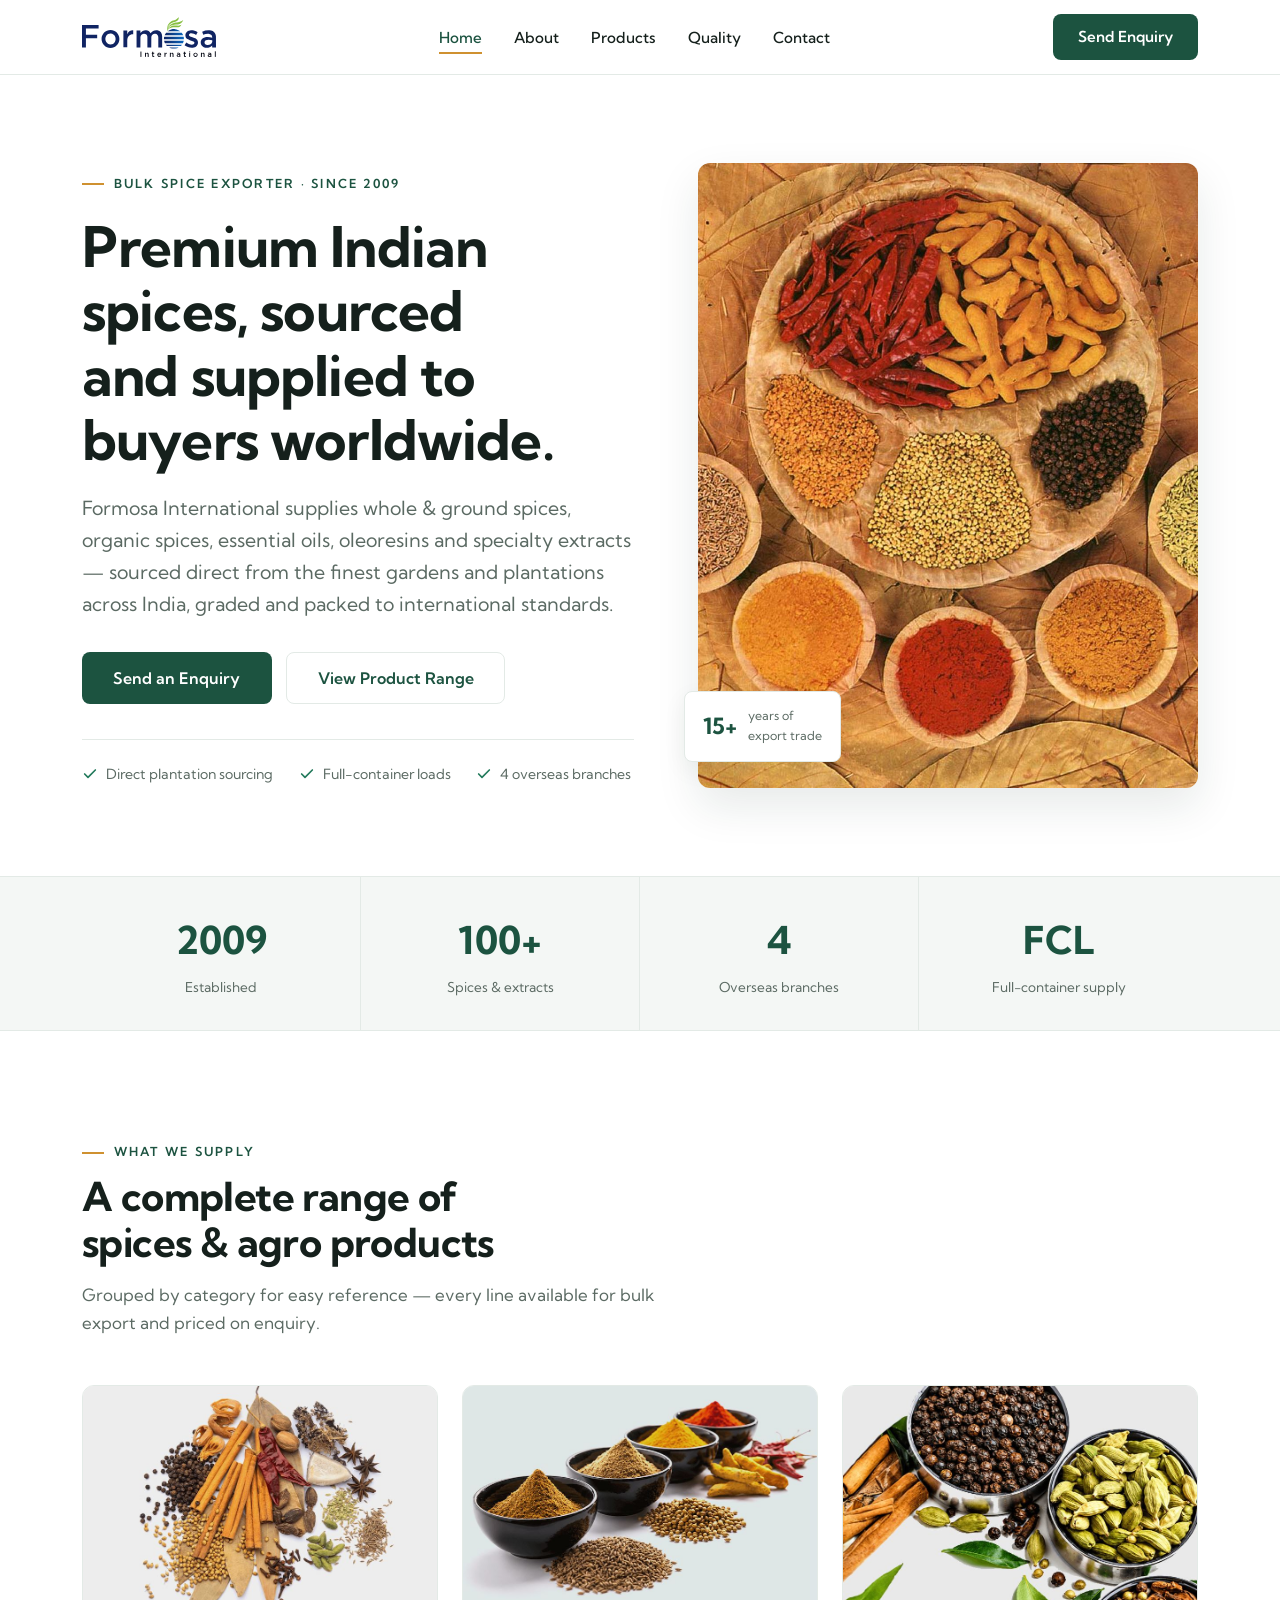
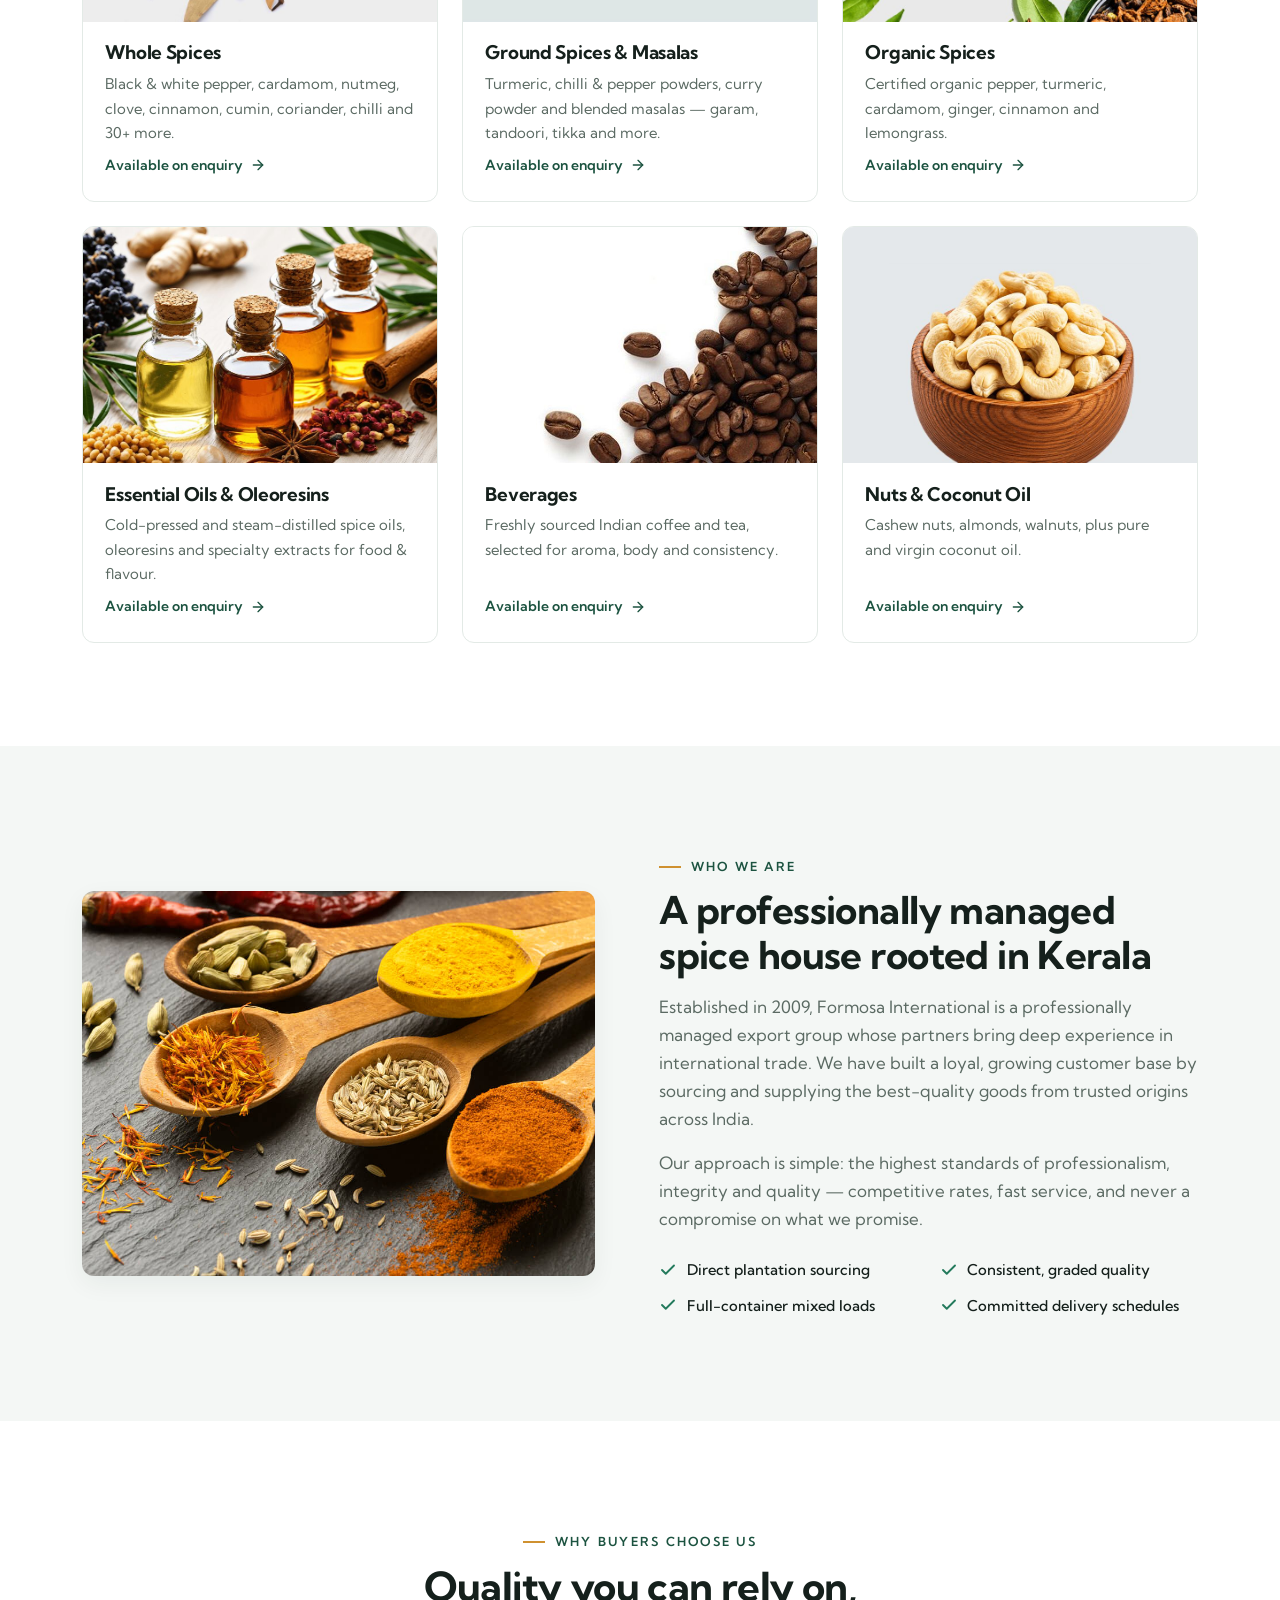
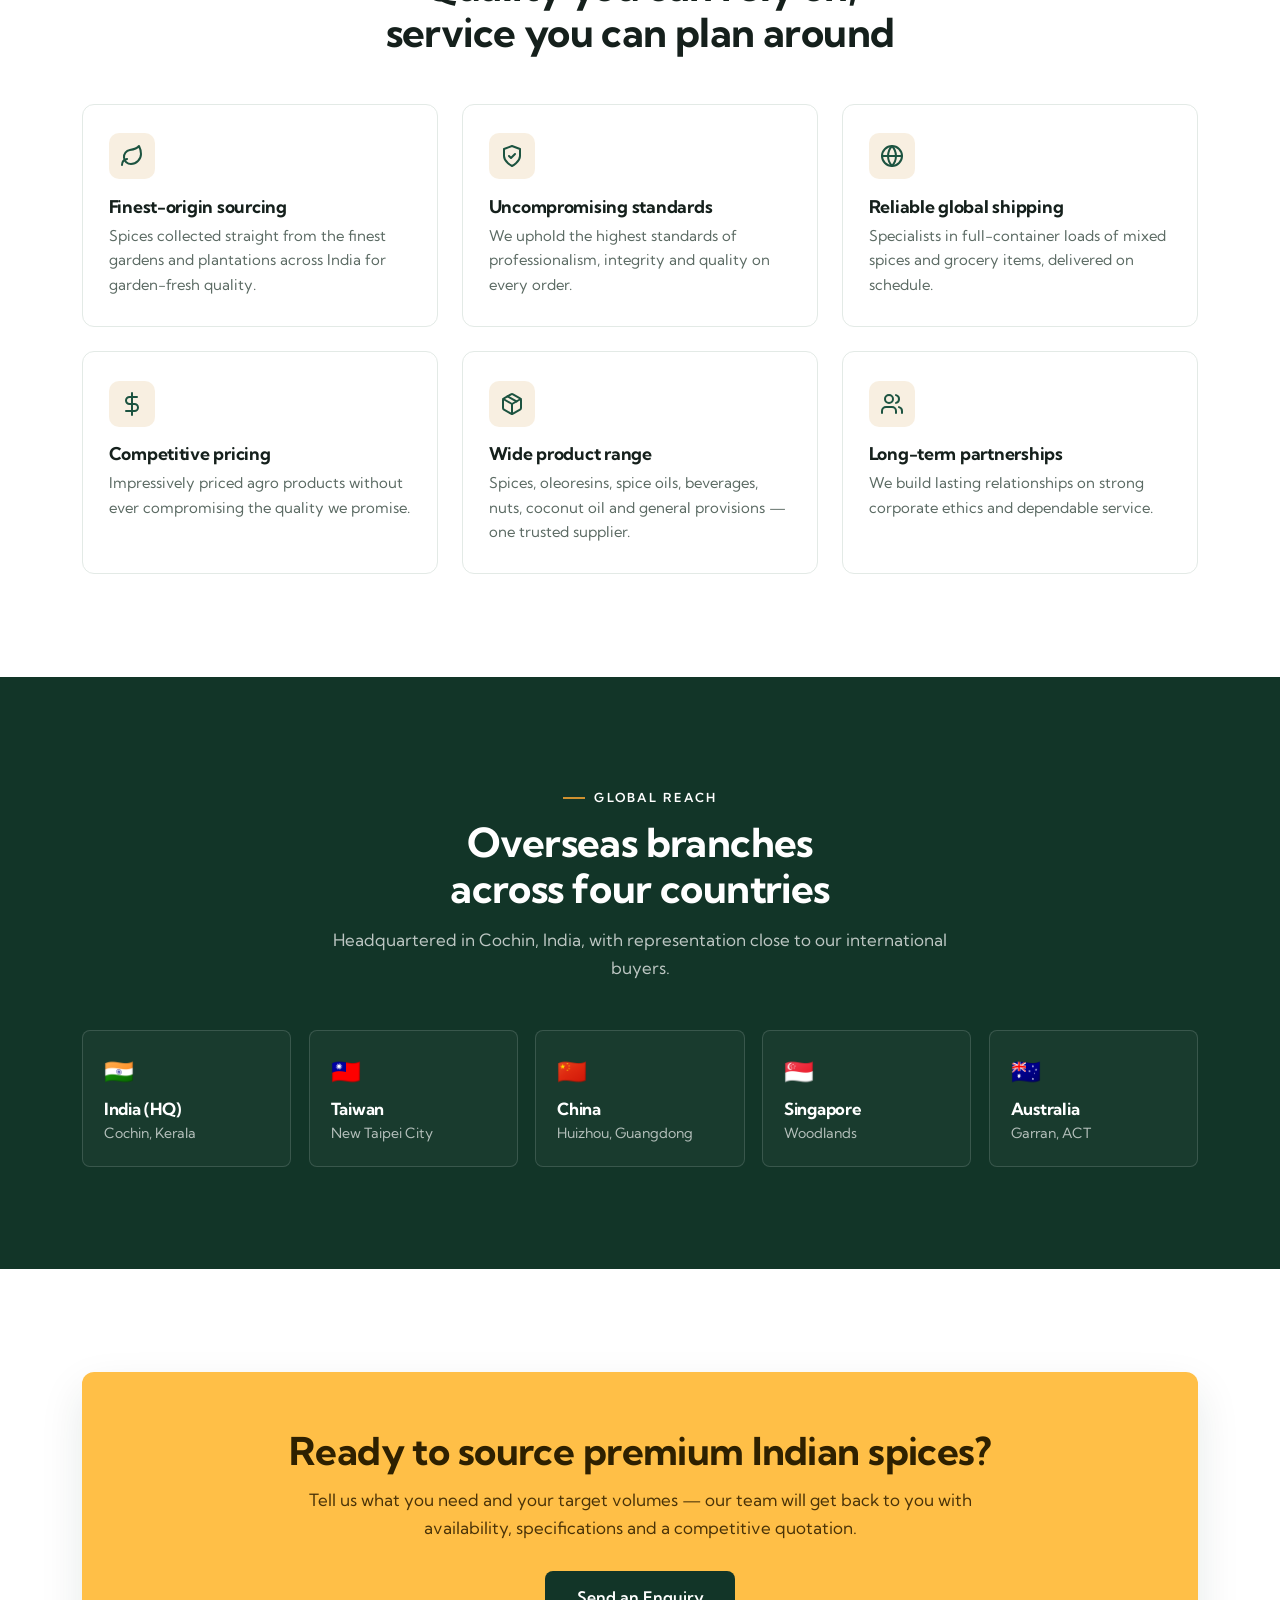
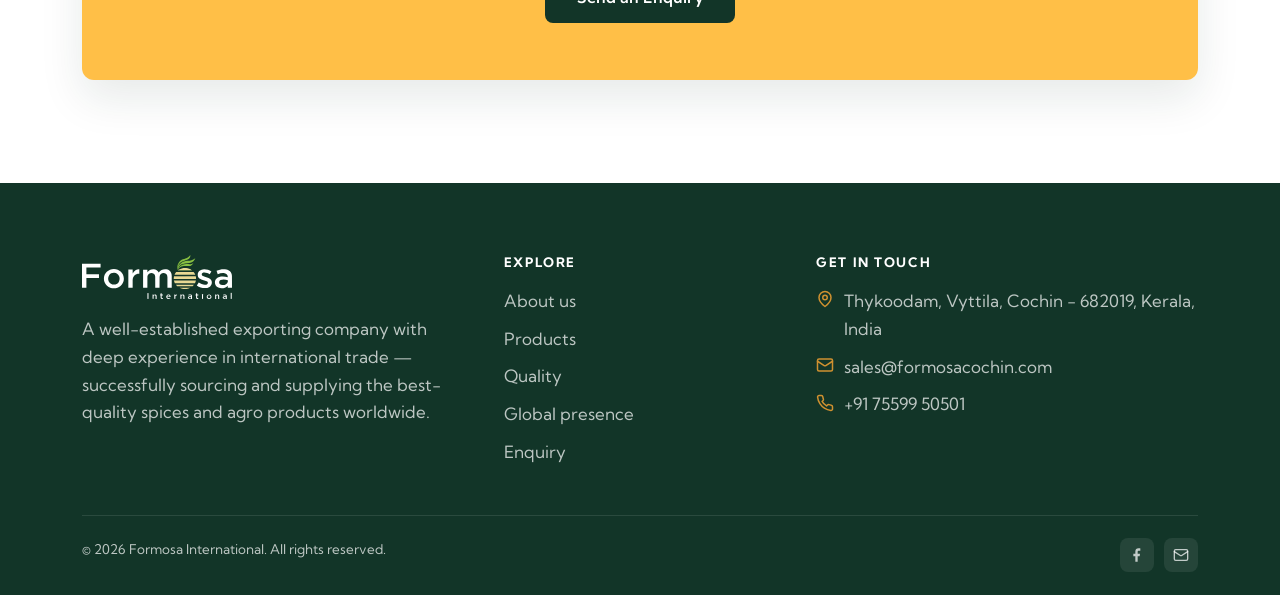
==== index.html @ 2e7e9f52 "Production hardening for go-live (SEO, performance, Apache config) - Add robots.txt and sitemap.xml " ====
<!DOCTYPE html>
<html lang="en">
<head>
  <meta charset="utf-8" />
  <meta name="viewport" content="width=device-width, initial-scale=1" />
  <title>Formosa International — Premium Indian Spices, Oils &amp; Oleoresins Exporter</title>
  <meta name="description" content="Formosa International, Cochin — bulk exporter of garden-fresh whole &amp; ground spices, organic spices, essential oils, oleoresins, coffee, tea and nuts sourced from the finest plantations across India. Established 2009." />

  <meta property="og:type" content="website" />
  <meta property="og:title" content="Formosa International — Premium Indian Spice Exporter" />
  <meta property="og:description" content="Garden-fresh spices, oils and oleoresins from the finest plantations of India. Serving buyers worldwide since 2009." />
  <meta property="og:image" content="assets/img/hero.jpg" />
  <meta name="theme-color" content="#123528" />
  <link rel="canonical" href="https://www.formosacochin.com/" />
  <meta property="og:url" content="https://www.formosacochin.com/" />

  <link rel="icon" href="assets/img/main-logo.svg" />
  <link rel="preload" as="image" href="assets/img/hero-portrait.jpg" fetchpriority="high" />
  <link rel="preconnect" href="https://fonts.googleapis.com" />
  <link rel="preconnect" href="https://fonts.gstatic.com" crossorigin />
  <link rel="stylesheet" href="https://fonts.googleapis.com/css2?family=Kumbh+Sans:wght@300;400;500;600;700&display=swap" />
  <link rel="stylesheet" href="assets/css/styles.css" />
</head>
<body>

  <!-- ============ Header ============ -->
  <header class="site-header">
    <div class="wrap">
      <nav class="nav" data-open="false" aria-label="Primary">
        <a class="brand" href="index.html" aria-label="Formosa International — home">
          <img src="assets/img/main-logo.svg" alt="Formosa International" />
        </a>
        <ul class="nav-links" id="menu">
          <li><a href="index.html" aria-current="page">Home</a></li>
          <li><a href="about.html">About</a></li>
          <li><a href="products.html">Products</a></li>
          <li><a href="quality.html">Quality</a></li>
          <li><a href="contact.html">Contact</a></li>
        </ul>
        <div class="nav-cta">
          <a class="btn btn-primary" href="contact.html">Send Enquiry</a>
          <button class="nav-toggle" type="button" aria-label="Toggle menu" aria-controls="menu" aria-expanded="false"><span></span></button>
        </div>
      </nav>
    </div>
  </header>

  <main>

    <!-- ============ Hero (split) ============ -->
    <section class="hero">
      <div class="wrap hero-grid">
        <div class="hero-copy">
          <span class="eyebrow">Bulk spice exporter · since 2009</span>
          <h1>Premium Indian spices, sourced and supplied to buyers worldwide.</h1>
          <p class="lead">
            Formosa International supplies whole &amp; ground spices, organic spices,
            essential oils, oleoresins and specialty extracts — sourced direct from the finest
            gardens and plantations across India, graded and packed to international standards.
          </p>
          <div class="actions">
            <a class="btn btn-primary btn-lg" href="contact.html">Send an Enquiry</a>
            <a class="btn btn-outline btn-lg" href="products.html">View Product Range</a>
          </div>
          <div class="hero-trust">
            <span><svg class="tick" width="16" height="16" viewBox="0 0 24 24" fill="none" stroke="currentColor" stroke-width="2.5" stroke-linecap="round" stroke-linejoin="round"><polyline points="20 6 9 17 4 12"/></svg> Direct plantation sourcing</span>
            <span><svg class="tick" width="16" height="16" viewBox="0 0 24 24" fill="none" stroke="currentColor" stroke-width="2.5" stroke-linecap="round" stroke-linejoin="round"><polyline points="20 6 9 17 4 12"/></svg> Full-container loads</span>
            <span><svg class="tick" width="16" height="16" viewBox="0 0 24 24" fill="none" stroke="currentColor" stroke-width="2.5" stroke-linecap="round" stroke-linejoin="round"><polyline points="20 6 9 17 4 12"/></svg> 4 overseas branches</span>
          </div>
        </div>
        <div class="hero-media">
          <img src="assets/img/hero-portrait.jpg" alt="A rich spread of fresh Indian spices" width="900" height="1125" fetchpriority="high" />
          <div class="chip">
            <b>15+</b><small>years of<br />export trade</small>
          </div>
        </div>
      </div>
    </section>

    <!-- ============ Stats ============ -->
    <section class="stats" aria-label="Company at a glance">
      <div class="wrap">
        <div class="grid">
          <div class="stat"><div class="num">2009</div><div class="label">Established</div></div>
          <div class="stat"><div class="num">100+</div><div class="label">Spices &amp; extracts</div></div>
          <div class="stat"><div class="num">4</div><div class="label">Overseas branches</div></div>
          <div class="stat"><div class="num">FCL</div><div class="label">Full-container supply</div></div>
        </div>
      </div>
    </section>

    <!-- ============ Products ============ -->
    <section class="section" id="products">
      <div class="wrap">
        <div class="section-head reveal">
          <span class="eyebrow">What we supply</span>
          <h2>A complete range of spices &amp; agro products</h2>
          <p>Grouped by category for easy reference — every line available for bulk export
             and priced on enquiry.</p>
        </div>

        <div class="cards">
          <article class="card reveal">
            <div class="thumb"><img src="assets/img/cat-whole.jpg" alt="Whole spices including black pepper" loading="lazy" /></div>
            <div class="body">
              <h3>Whole Spices</h3>
              <p>Black &amp; white pepper, cardamom, nutmeg, clove, cinnamon, cumin, coriander, chilli and 30+ more.</p>
              <span class="more">Available on enquiry <svg width="16" height="16" viewBox="0 0 24 24" fill="none" stroke="currentColor" stroke-width="2" stroke-linecap="round" stroke-linejoin="round"><line x1="5" y1="12" x2="19" y2="12"/><polyline points="12 5 19 12 12 19"/></svg></span>
            </div>
          </article>

          <article class="card reveal">
            <div class="thumb"><img src="assets/img/cat-ground.jpg" alt="Ground turmeric and masala powders" loading="lazy" /></div>
            <div class="body">
              <h3>Ground Spices &amp; Masalas</h3>
              <p>Turmeric, chilli &amp; pepper powders, curry powder and blended masalas — garam, tandoori, tikka and more.</p>
              <span class="more">Available on enquiry <svg width="16" height="16" viewBox="0 0 24 24" fill="none" stroke="currentColor" stroke-width="2" stroke-linecap="round" stroke-linejoin="round"><line x1="5" y1="12" x2="19" y2="12"/><polyline points="12 5 19 12 12 19"/></svg></span>
            </div>
          </article>

          <article class="card reveal">
            <div class="thumb"><img src="assets/img/cat-organic.jpg" alt="Assorted organic spices" loading="lazy" /></div>
            <div class="body">
              <h3>Organic Spices</h3>
              <p>Certified organic pepper, turmeric, cardamom, ginger, cinnamon and lemongrass.</p>
              <span class="more">Available on enquiry <svg width="16" height="16" viewBox="0 0 24 24" fill="none" stroke="currentColor" stroke-width="2" stroke-linecap="round" stroke-linejoin="round"><line x1="5" y1="12" x2="19" y2="12"/><polyline points="12 5 19 12 12 19"/></svg></span>
            </div>
          </article>

          <article class="card reveal">
            <div class="thumb"><img src="assets/img/cat-oils.jpg" alt="Spice oils and oleoresins" loading="lazy" /></div>
            <div class="body">
              <h3>Essential Oils &amp; Oleoresins</h3>
              <p>Cold-pressed and steam-distilled spice oils, oleoresins and specialty extracts for food &amp; flavour.</p>
              <span class="more">Available on enquiry <svg width="16" height="16" viewBox="0 0 24 24" fill="none" stroke="currentColor" stroke-width="2" stroke-linecap="round" stroke-linejoin="round"><line x1="5" y1="12" x2="19" y2="12"/><polyline points="12 5 19 12 12 19"/></svg></span>
            </div>
          </article>

          <article class="card reveal">
            <div class="thumb"><img src="assets/img/cat-beverages.jpg" alt="Coffee beans and tea" loading="lazy" /></div>
            <div class="body">
              <h3>Beverages</h3>
              <p>Freshly sourced Indian coffee and tea, selected for aroma, body and consistency.</p>
              <span class="more">Available on enquiry <svg width="16" height="16" viewBox="0 0 24 24" fill="none" stroke="currentColor" stroke-width="2" stroke-linecap="round" stroke-linejoin="round"><line x1="5" y1="12" x2="19" y2="12"/><polyline points="12 5 19 12 12 19"/></svg></span>
            </div>
          </article>

          <article class="card reveal">
            <div class="thumb"><img src="assets/img/cat-nuts.jpg" alt="Cashew nuts and dry fruits" loading="lazy" /></div>
            <div class="body">
              <h3>Nuts &amp; Coconut Oil</h3>
              <p>Cashew nuts, almonds, walnuts, plus pure and virgin coconut oil.</p>
              <span class="more">Available on enquiry <svg width="16" height="16" viewBox="0 0 24 24" fill="none" stroke="currentColor" stroke-width="2" stroke-linecap="round" stroke-linejoin="round"><line x1="5" y1="12" x2="19" y2="12"/><polyline points="12 5 19 12 12 19"/></svg></span>
            </div>
          </article>
        </div>
      </div>
    </section>

    <!-- ============ About ============ -->
    <section class="section tint" id="about">
      <div class="wrap">
        <div class="about-grid">
          <div class="about-media reveal">
            <img src="assets/img/about-home.jpg" alt="Wooden spoons of cardamom, turmeric, saffron and spices on slate" loading="lazy" />
          </div>
          <div class="about-copy reveal">
            <span class="eyebrow">Who we are</span>
            <h2>A professionally managed spice house rooted in Kerala</h2>
            <p>
              Established in 2009, Formosa International is a professionally managed export group
              whose partners bring deep experience in international trade. We have built a loyal,
              growing customer base by sourcing and supplying the best-quality goods from trusted
              origins across India.
            </p>
            <p>
              Our approach is simple: the highest standards of professionalism, integrity and
              quality — competitive rates, fast service, and never a compromise on what we promise.
            </p>
            <ul class="checklist">
              <li><svg width="18" height="18" viewBox="0 0 24 24" fill="none" stroke="currentColor" stroke-width="2.5" stroke-linecap="round" stroke-linejoin="round"><polyline points="20 6 9 17 4 12"/></svg> Direct plantation sourcing</li>
              <li><svg width="18" height="18" viewBox="0 0 24 24" fill="none" stroke="currentColor" stroke-width="2.5" stroke-linecap="round" stroke-linejoin="round"><polyline points="20 6 9 17 4 12"/></svg> Consistent, graded quality</li>
              <li><svg width="18" height="18" viewBox="0 0 24 24" fill="none" stroke="currentColor" stroke-width="2.5" stroke-linecap="round" stroke-linejoin="round"><polyline points="20 6 9 17 4 12"/></svg> Full-container mixed loads</li>
              <li><svg width="18" height="18" viewBox="0 0 24 24" fill="none" stroke="currentColor" stroke-width="2.5" stroke-linecap="round" stroke-linejoin="round"><polyline points="20 6 9 17 4 12"/></svg> Committed delivery schedules</li>
            </ul>
          </div>
        </div>
      </div>
    </section>

    <!-- ============ Quality / Why us ============ -->
    <section class="section" id="quality">
      <div class="wrap">
        <div class="section-head center reveal">
          <span class="eyebrow">Why buyers choose us</span>
          <h2>Quality you can rely on, service you can plan around</h2>
        </div>
        <div class="feature-grid">
          <div class="feature reveal">
            <div class="ico"><svg width="24" height="24" viewBox="0 0 24 24" fill="none" stroke="currentColor" stroke-width="2" stroke-linecap="round" stroke-linejoin="round"><path d="M11 20A7 7 0 0 1 9.8 6.1C15.5 5 17 4.48 19 2c1 2 2 4.18 2 8 0 5.5-4.78 10-10 10Z"/><path d="M2 21c0-3 1.85-5.36 5.08-6"/></svg></div>
            <h3>Finest-origin sourcing</h3>
            <p>Spices collected straight from the finest gardens and plantations across India for garden-fresh quality.</p>
          </div>
          <div class="feature reveal">
            <div class="ico"><svg width="24" height="24" viewBox="0 0 24 24" fill="none" stroke="currentColor" stroke-width="2" stroke-linecap="round" stroke-linejoin="round"><path d="M12 22s8-4 8-10V5l-8-3-8 3v7c0 6 8 10 8 10Z"/><polyline points="9 12 11 14 15 10"/></svg></div>
            <h3>Uncompromising standards</h3>
            <p>We uphold the highest standards of professionalism, integrity and quality on every order.</p>
          </div>
          <div class="feature reveal">
            <div class="ico"><svg width="24" height="24" viewBox="0 0 24 24" fill="none" stroke="currentColor" stroke-width="2" stroke-linecap="round" stroke-linejoin="round"><circle cx="12" cy="12" r="10"/><path d="M2 12h20"/><path d="M12 2a15.3 15.3 0 0 1 4 10 15.3 15.3 0 0 1-4 10 15.3 15.3 0 0 1-4-10 15.3 15.3 0 0 1 4-10Z"/></svg></div>
            <h3>Reliable global shipping</h3>
            <p>Specialists in full-container loads of mixed spices and grocery items, delivered on schedule.</p>
          </div>
          <div class="feature reveal">
            <div class="ico"><svg width="24" height="24" viewBox="0 0 24 24" fill="none" stroke="currentColor" stroke-width="2" stroke-linecap="round" stroke-linejoin="round"><line x1="12" y1="1" x2="12" y2="23"/><path d="M17 5H9.5a3.5 3.5 0 0 0 0 7h5a3.5 3.5 0 0 1 0 7H6"/></svg></div>
            <h3>Competitive pricing</h3>
            <p>Impressively priced agro products without ever compromising the quality we promise.</p>
          </div>
          <div class="feature reveal">
            <div class="ico"><svg width="24" height="24" viewBox="0 0 24 24" fill="none" stroke="currentColor" stroke-width="2" stroke-linecap="round" stroke-linejoin="round"><path d="m7.5 4.27 9 5.15"/><path d="M21 8a2 2 0 0 0-1-1.73l-7-4a2 2 0 0 0-2 0l-7 4A2 2 0 0 0 3 8v8a2 2 0 0 0 1 1.73l7 4a2 2 0 0 0 2 0l7-4A2 2 0 0 0 21 16Z"/><path d="m3.3 7 8.7 5 8.7-5"/><path d="M12 22V12"/></svg></div>
            <h3>Wide product range</h3>
            <p>Spices, oleoresins, spice oils, beverages, nuts, coconut oil and general provisions — one trusted supplier.</p>
          </div>
          <div class="feature reveal">
            <div class="ico"><svg width="24" height="24" viewBox="0 0 24 24" fill="none" stroke="currentColor" stroke-width="2" stroke-linecap="round" stroke-linejoin="round"><path d="M16 21v-2a4 4 0 0 0-4-4H6a4 4 0 0 0-4 4v2"/><circle cx="9" cy="7" r="4"/><path d="M22 21v-2a4 4 0 0 0-3-3.87"/><path d="M16 3.13a4 4 0 0 1 0 7.75"/></svg></div>
            <h3>Long-term partnerships</h3>
            <p>We build lasting relationships on strong corporate ethics and dependable service.</p>
          </div>
        </div>
      </div>
    </section>

    <!-- ============ Global presence ============ -->
    <section class="section presence" id="presence">
      <div class="wrap">
        <div class="section-head center reveal">
          <span class="eyebrow">Global reach</span>
          <h2>Overseas branches across four countries</h2>
          <p>Headquartered in Cochin, India, with representation close to our international buyers.</p>
        </div>
        <div class="branch-grid reveal">
          <div class="branch"><div class="flag">🇮🇳</div><h3>India (HQ)</h3><p>Cochin, Kerala</p></div>
          <div class="branch"><div class="flag">🇹🇼</div><h3>Taiwan</h3><p>New Taipei City</p></div>
          <div class="branch"><div class="flag">🇨🇳</div><h3>China</h3><p>Huizhou, Guangdong</p></div>
          <div class="branch"><div class="flag">🇸🇬</div><h3>Singapore</h3><p>Woodlands</p></div>
          <div class="branch"><div class="flag">🇦🇺</div><h3>Australia</h3><p>Garran, ACT</p></div>
        </div>
      </div>
    </section>

    <!-- ============ CTA band ============ -->
    <section class="section">
      <div class="wrap">
        <div class="cta-accent reveal">
          <h2>Ready to source premium Indian spices?</h2>
          <p>Tell us what you need and your target volumes — our team will get back to you with
             availability, specifications and a competitive quotation.</p>
          <a class="btn btn-dark btn-lg" href="contact.html">Send an Enquiry</a>
        </div>
      </div>
    </section>

  </main>

  <!-- ============ Footer ============ -->
  <footer class="site-footer">
    <div class="wrap">
      <div class="footer-grid">
        <div>
          <img class="flogo" src="assets/img/dark-bg-logo.svg" alt="Formosa International" />
          <p>A well-established exporting company with deep experience in international trade —
             successfully sourcing and supplying the best-quality spices and agro products worldwide.</p>
        </div>
        <div>
          <h4>Explore</h4>
          <ul class="footer-links">
            <li><a href="#about">About us</a></li>
            <li><a href="#products">Products</a></li>
            <li><a href="#quality">Quality</a></li>
            <li><a href="#presence">Global presence</a></li>
            <li><a href="#enquire">Enquiry</a></li>
          </ul>
        </div>
        <div>
          <h4>Get in touch</h4>
          <ul class="footer-contact">
            <li><svg width="18" height="18" viewBox="0 0 24 24" fill="none" stroke="currentColor" stroke-width="2" stroke-linecap="round" stroke-linejoin="round"><path d="M20 10c0 6-8 12-8 12s-8-6-8-12a8 8 0 0 1 16 0Z"/><circle cx="12" cy="10" r="3"/></svg><span>Thykoodam, Vyttila, Cochin&nbsp;-&nbsp;682019, Kerala, India</span></li>
            <li><svg width="18" height="18" viewBox="0 0 24 24" fill="none" stroke="currentColor" stroke-width="2" stroke-linecap="round" stroke-linejoin="round"><rect x="2" y="4" width="20" height="16" rx="2"/><path d="m22 7-8.97 5.7a1.94 1.94 0 0 1-2.06 0L2 7"/></svg><a href="mailto:sales@formosacochin.com">sales@formosacochin.com</a></li>
            <li><svg width="18" height="18" viewBox="0 0 24 24" fill="none" stroke="currentColor" stroke-width="2" stroke-linecap="round" stroke-linejoin="round"><path d="M22 16.92v3a2 2 0 0 1-2.18 2 19.79 19.79 0 0 1-8.63-3.07 19.5 19.5 0 0 1-6-6 19.79 19.79 0 0 1-3.07-8.67A2 2 0 0 1 4.11 2h3a2 2 0 0 1 2 1.72c.13.96.36 1.9.7 2.81a2 2 0 0 1-.45 2.11L8.09 9.91a16 16 0 0 0 6 6l1.27-1.27a2 2 0 0 1 2.11-.45c.9.34 1.85.57 2.81.7A2 2 0 0 1 22 16.92Z"/></svg><a href="tel:+917559950501">+91 75599 50501</a></li>
          </ul>
        </div>
      </div>
      <div class="footer-bottom">
        <span>&copy; <span id="year">2025</span> Formosa International. All rights reserved.</span>
        <div class="social">
          <a href="https://www.facebook.com/pages/Formosa-International/264374583762070" target="_blank" rel="noopener" aria-label="Facebook">
            <svg width="16" height="16" viewBox="0 0 24 24" fill="currentColor"><path d="M13 22v-8h3l.5-4H13V7.5c0-1.1.3-1.9 2-1.9h2V2.1C16.7 2 15.5 2 14.2 2 11.4 2 9.5 3.7 9.5 6.9V10H6.5v4h3v8H13Z"/></svg>
          </a>
          <a href="mailto:sales@formosacochin.com" aria-label="Email">
            <svg width="16" height="16" viewBox="0 0 24 24" fill="none" stroke="currentColor" stroke-width="2" stroke-linecap="round" stroke-linejoin="round"><rect x="2" y="4" width="20" height="16" rx="2"/><path d="m22 7-8.97 5.7a1.94 1.94 0 0 1-2.06 0L2 7"/></svg>
          </a>
        </div>
      </div>
    </div>
  </footer>

  <script type="application/ld+json">
  {
    "@context": "https://schema.org",
    "@type": "Organization",
    "name": "Formosa International",
    "url": "https://www.formosacochin.com/",
    "logo": "https://www.formosacochin.com/assets/img/main-logo.svg",
    "description": "Bulk exporter of premium Indian spices, essential oils, oleoresins and agro products, established 2009 in Cochin, Kerala.",
    "foundingDate": "2009",
    "email": "sales@formosacochin.com",
    "telephone": "+91-75599-50501",
    "address": {
      "@type": "PostalAddress",
      "streetAddress": "51/321 (1) Panakkal, Vyloppilly Lane, Jawahar Road, Thykoodam, Vyttila",
      "addressLocality": "Cochin",
      "addressRegion": "Kerala",
      "postalCode": "682019",
      "addressCountry": "IN"
    },
    "sameAs": ["https://www.facebook.com/pages/Formosa-International/264374583762070"]
  }
  </script>

  <script src="assets/js/main.js" defer></script>
</body>
</html>
---- assets/css/styles.css ----
/* =============================================================
   Formosa International — cleaner / corporate theme
   Type: Kumbh Sans (variable). Restrained B2B palette:
   white grounds, muted forest green, saffron used sparingly.
   ============================================================= */

:root {
  /* Brand greens */
  --green-900: #123528;
  --green-700: #1c5340;
  --green-600: #237a5c;
  --green-500: #2f8e6c;

  /* Accent — saffron, used sparingly */
  --accent:      #cf9130;
  --accent-dk:   #b07a1c;
  --accent-soft: rgba(207,145,48,.14);

  /* Chosen neutrals (slight green bias) */
  --ink:    #15201c;
  --muted:  #5b6a63;
  --line:   #e3eae6;
  --paper:  #f4f7f5;
  --paper-2:#eef3f0;
  --white:  #ffffff;

  --radius: 12px;
  --radius-sm: 8px;
  --shadow: 0 8px 24px rgba(18,53,40,.06);
  --shadow-lg: 0 18px 44px rgba(18,53,40,.10);
  --maxw: 1180px;
  --pad: clamp(1.1rem, 4vw, 2rem);
  --font: "Kumbh Sans", "Segoe UI", system-ui, -apple-system, sans-serif;

  color-scheme: light;
}

/* ---------- Reset ---------- */
*, *::before, *::after { box-sizing: border-box; }
* { margin: 0; }
html { scroll-behavior: smooth; -webkit-text-size-adjust: 100%; }
body {
  font-family: var(--font);
  color: var(--ink);
  background: var(--white);
  line-height: 1.65;
  font-size: clamp(1rem, 0.97rem + 0.18vw, 1.06rem);
  -webkit-font-smoothing: antialiased;
}
img { max-width: 100%; display: block; height: auto; }
a { color: inherit; text-decoration: none; }
h1, h2, h3, h4 { line-height: 1.15; font-weight: 700; letter-spacing: -0.015em; text-wrap: balance; }
ul { list-style: none; padding: 0; }
:focus-visible { outline: 2px solid var(--green-600); outline-offset: 2px; border-radius: 4px; }

/* ---------- Layout helpers ---------- */
.wrap { width: 100%; max-width: var(--maxw); margin-inline: auto; padding-inline: var(--pad); }
.section { padding-block: clamp(3.5rem, 8vw, 6.5rem); }
.section.tint { background: var(--paper); }
.eyebrow {
  font-weight: 600; font-size: .78rem; letter-spacing: .18em; text-transform: uppercase;
  color: var(--green-700); display: inline-flex; align-items: center; gap: .6rem;
}
.eyebrow::before { content: ""; width: 22px; height: 2px; background: var(--accent); display: inline-block; }
.section-head { max-width: 620px; margin-bottom: 3rem; }
.section-head h2 { font-size: clamp(1.7rem, 1.2rem + 2vw, 2.5rem); margin-top: .7rem; }
.section-head p { color: var(--muted); margin-top: .9rem; }
.center { text-align: center; margin-inline: auto; }
.center .eyebrow { justify-content: center; }

/* ---------- Buttons ---------- */
.btn {
  display: inline-flex; align-items: center; justify-content: center; gap: .5rem;
  font-family: inherit; font-weight: 600; font-size: .95rem; line-height: 1;
  padding: .9rem 1.5rem; border-radius: var(--radius-sm); cursor: pointer;
  border: 1.5px solid transparent; transition: background .2s ease, color .2s ease, border-color .2s ease, transform .15s ease;
}
.btn:hover { transform: translateY(-1px); }
.btn-primary { background: var(--green-700); color: #fff; }
.btn-primary:hover { background: var(--green-900); }
.btn-outline { background: transparent; color: var(--green-700); border-color: var(--line); }
.btn-outline:hover { border-color: var(--green-600); color: var(--green-900); }
.btn-ghost { background: transparent; color: var(--ink); border-color: rgba(21,32,28,.18); }
.btn-ghost:hover { border-color: var(--green-600); }
.btn-lg { padding: 1.05rem 1.9rem; font-size: 1rem; }

/* ---------- Header ---------- */
.site-header {
  position: sticky; top: 0; z-index: 50;
  background: rgba(255,255,255,.9); backdrop-filter: blur(10px);
  border-bottom: 1px solid var(--line); transition: box-shadow .25s ease;
}
.site-header.scrolled { box-shadow: 0 4px 16px rgba(18,53,40,.06); }
.nav { display: flex; align-items: center; justify-content: space-between; gap: 1rem; height: 74px; }
.brand { display: flex; align-items: center; gap: .6rem; }
.brand img { height: 40px; width: auto; }
.nav-links { display: flex; align-items: center; gap: 2rem; }
.nav-links a {
  font-weight: 500; font-size: .95rem; color: var(--ink); position: relative; padding: .25rem 0;
}
.nav-links a::after {
  content: ""; position: absolute; left: 0; bottom: -3px; height: 2px; width: 0;
  background: var(--accent); transition: width .25s ease;
}
.nav-links a:hover::after, .nav-links a[aria-current="page"]::after { width: 100%; }
.nav-links a[aria-current="page"] { color: var(--green-700); }
.nav-cta { display: flex; align-items: center; gap: 1rem; }
.nav-toggle {
  display: none; background: none; border: 0; cursor: pointer; padding: .4rem;
  width: 44px; height: 44px; border-radius: 8px;
}
.nav-toggle span, .nav-toggle span::before, .nav-toggle span::after {
  content: ""; display: block; width: 24px; height: 2px; background: var(--ink); border-radius: 2px; transition: .25s;
}
.nav-toggle span { position: relative; }
.nav-toggle span::before { position: absolute; top: -7px; }
.nav-toggle span::after  { position: absolute; top: 7px; }

/* ---------- Hero (split) ---------- */
.hero { border-bottom: 1px solid var(--line); }
.hero-grid {
  display: grid; grid-template-columns: 1.05fr .95fr; gap: clamp(2rem, 5vw, 4.5rem);
  align-items: center; padding-block: clamp(3rem, 7vw, 5.5rem);
}
.hero-copy .eyebrow { margin-bottom: 1.3rem; }
.hero h1 { font-size: clamp(2.1rem, 1.4rem + 3vw, 3.5rem); }
.hero p.lead { font-size: clamp(1.05rem, 1rem + .4vw, 1.22rem); color: var(--muted); margin-top: 1.2rem; max-width: 34em; }
.hero .actions { display: flex; flex-wrap: wrap; gap: .9rem; margin-top: 2rem; }
.hero-trust { margin-top: 2.2rem; padding-top: 1.4rem; border-top: 1px solid var(--line); display: flex; gap: 1.6rem; flex-wrap: wrap; }
.hero-trust span { font-size: .88rem; color: var(--muted); display: inline-flex; align-items: center; gap: .5rem; }
.hero-trust .tick { color: var(--green-600); }
.hero-media { position: relative; }
.hero-media img { border-radius: var(--radius); box-shadow: var(--shadow-lg); width: 100%; aspect-ratio: 4/5; object-fit: cover; }
.hero-media .chip {
  position: absolute; left: -14px; bottom: 26px; background: var(--white);
  border: 1px solid var(--line); border-radius: var(--radius-sm); padding: .85rem 1.1rem;
  box-shadow: var(--shadow); display: flex; align-items: center; gap: .7rem;
}
.hero-media .chip b { font-size: 1.4rem; color: var(--green-700); display: block; line-height: 1; }
.hero-media .chip small { color: var(--muted); font-size: .78rem; }

/* ---------- Stats ---------- */
.stats { border-bottom: 1px solid var(--line); background: var(--paper); }
.stats .grid { display: grid; grid-template-columns: repeat(4, 1fr); }
.stat { text-align: center; padding: 2rem 1rem; border-right: 1px solid var(--line); }
.stat:last-child { border-right: 0; }
.stat .num { font-weight: 700; font-size: clamp(1.7rem, 1.2rem + 1.8vw, 2.4rem); color: var(--green-700); font-variant-numeric: tabular-nums; }
.stat .label { font-size: .85rem; color: var(--muted); margin-top: .25rem; }

/* ---------- Product categories ---------- */
.cards { display: grid; grid-template-columns: repeat(3, 1fr); gap: 1.5rem; }
.card {
  background: var(--white); border: 1px solid var(--line); border-radius: var(--radius);
  overflow: hidden; transition: transform .2s ease, box-shadow .2s ease, border-color .2s ease;
  display: flex; flex-direction: column;
}
.card:hover { transform: translateY(-4px); box-shadow: var(--shadow-lg); border-color: transparent; }
.card .thumb { aspect-ratio: 3/2; overflow: hidden; background: var(--paper-2); }
.card .thumb img { width: 100%; height: 100%; object-fit: cover; transition: transform .5s ease; }
.card:hover .thumb img { transform: scale(1.05); }
.card .body { padding: 1.3rem 1.4rem 1.5rem; display: flex; flex-direction: column; gap: .5rem; flex: 1; }
.card h3 { font-size: 1.18rem; }
.card p { color: var(--muted); font-size: .93rem; }
.card .more { margin-top: auto; font-weight: 600; font-size: .88rem; color: var(--green-700); display: inline-flex; align-items: center; gap: .4rem; }
.card .more svg { transition: transform .2s ease; }
.card:hover .more svg { transform: translateX(4px); }

/* ---------- About ---------- */
.about-grid { display: grid; grid-template-columns: 1fr 1.05fr; gap: clamp(2rem, 5vw, 4rem); align-items: center; }
.about-media img { border-radius: var(--radius); box-shadow: var(--shadow); aspect-ratio: 4/3; object-fit: cover; width: 100%; }
.about-copy h2 { font-size: clamp(1.7rem, 1.2rem + 2vw, 2.4rem); margin: .7rem 0 1rem; }
.about-copy p { color: var(--muted); }
.about-copy p + p { margin-top: 1rem; }
.checklist { display: grid; grid-template-columns: 1fr 1fr; gap: .7rem 1.4rem; margin-top: 1.6rem; }
.checklist li { display: flex; gap: .6rem; align-items: flex-start; font-weight: 500; font-size: .93rem; }
.checklist li svg { flex: none; margin-top: .15rem; color: var(--green-600); }

/* ---------- Features / why us ---------- */
.feature-grid { display: grid; grid-template-columns: repeat(3, 1fr); gap: 1.5rem; }
.feature { background: var(--white); border: 1px solid var(--line); border-radius: var(--radius); padding: 1.8rem 1.6rem; }
.feature .ico {
  width: 46px; height: 46px; border-radius: 10px; display: grid; place-items: center;
  background: var(--accent-soft); color: var(--green-700); margin-bottom: 1.1rem;
}
.feature h3 { font-size: 1.1rem; margin-bottom: .4rem; }
.feature p { color: var(--muted); font-size: .93rem; }

/* ---------- Global presence (single dark anchor) ---------- */
.presence { background: var(--green-900); color: #fff; }
.presence .section-head h2 { color: #fff; }
.presence .section-head p { color: rgba(255,255,255,.72); }
.presence .eyebrow { color: #fff; }
.presence .eyebrow::before { background: var(--accent); }
.branch-grid { display: grid; grid-template-columns: repeat(auto-fit, minmax(180px, 1fr)); gap: 1.1rem; }
.branch { border: 1px solid rgba(255,255,255,.14); border-radius: var(--radius-sm); padding: 1.3rem; background: rgba(255,255,255,.03); }
.branch .flag { font-size: 1.5rem; }
.branch h3 { font-size: 1.05rem; margin: .5rem 0 .2rem; }
.branch p { color: rgba(255,255,255,.68); font-size: .88rem; }

/* ---------- Enquiry form ---------- */
.enquire-grid { display: grid; grid-template-columns: 1fr 1.25fr; gap: clamp(2rem, 5vw, 4rem); align-items: start; }
.enquire-copy h2 { font-size: clamp(1.7rem, 1.2rem + 2vw, 2.4rem); margin: .7rem 0 1rem; }
.enquire-copy p { color: var(--muted); }
.enquire-copy .contact-list { margin-top: 1.8rem; display: grid; gap: 1rem; }
.enquire-copy .contact-list li { display: flex; gap: .8rem; align-items: flex-start; }
.enquire-copy .contact-list svg { flex: none; margin-top: .15rem; color: var(--green-600); }
.enquire-copy .contact-list a:hover { color: var(--green-700); }
.form-card { background: var(--white); border: 1px solid var(--line); border-radius: var(--radius); padding: clamp(1.4rem, 3vw, 2.2rem); box-shadow: var(--shadow); }
.field-row { display: grid; grid-template-columns: 1fr 1fr; gap: 1rem; }
.field { display: flex; flex-direction: column; gap: .4rem; margin-bottom: 1rem; }
.field label { font-size: .82rem; font-weight: 600; color: var(--ink); }
.field label .req { color: var(--accent); }
.field input, .field select, .field textarea {
  font-family: inherit; font-size: .95rem; color: var(--ink); background: var(--paper);
  border: 1.5px solid var(--line); border-radius: var(--radius-sm); padding: .8rem .9rem; width: 100%;
  transition: border-color .18s ease, background .18s ease;
}
.field input:focus, .field select:focus, .field textarea:focus {
  outline: none; border-color: var(--green-600); background: #fff;
}
.field textarea { resize: vertical; min-height: 110px; }
.form-note { font-size: .82rem; color: var(--muted); margin-top: .4rem; }
.form-success {
  display: none; margin-top: 1rem; padding: .9rem 1rem; border-radius: var(--radius-sm);
  background: rgba(47,142,108,.12); color: var(--green-900); font-weight: 500; font-size: .92rem;
}
.form-success.show { display: block; }

/* ---------- Accent CTA band ---------- */
.cta-accent {
  background: #ffbf47;
  color: #3a2703; border-radius: var(--radius); text-align: center;
  padding: clamp(2.4rem, 6vw, 3.6rem); box-shadow: var(--shadow-lg);
}
.cta-accent h2 { font-size: clamp(1.6rem, 1.2rem + 2vw, 2.4rem); color: #2e2000; }
.cta-accent p { margin: .8rem auto 1.8rem; max-width: 42em; color: #4a3308; }
.cta-accent .btn-dark { background: var(--green-900); color: #fff; }
.cta-accent .btn-dark:hover { background: #0a2419; }

/* ---------- Footer ---------- */
.site-footer { background: var(--green-900); color: rgba(255,255,255,.72); padding-top: clamp(3rem, 6vw, 4.5rem); }
.footer-grid { display: grid; grid-template-columns: 1.4fr 1fr 1.4fr; gap: 2.5rem; }
.site-footer img.flogo { height: 44px; margin-bottom: 1rem; }
.site-footer h4 { color: #fff; font-size: .82rem; letter-spacing: .12em; text-transform: uppercase; margin-bottom: 1.1rem; }
.site-footer a:hover { color: var(--accent); }
.footer-links li, .footer-contact li { margin-bottom: .6rem; }
.footer-contact li { display: flex; gap: .6rem; align-items: flex-start; }
.footer-contact svg { flex: none; margin-top: .2rem; color: var(--accent); }
.footer-bottom {
  border-top: 1px solid rgba(255,255,255,.1); margin-top: 2.5rem; padding-block: 1.4rem;
  display: flex; flex-wrap: wrap; gap: .8rem; justify-content: space-between; font-size: .84rem;
}
.social { display: flex; gap: .6rem; }
.social a { width: 34px; height: 34px; border-radius: 8px; display: grid; place-items: center; background: rgba(255,255,255,.08); transition: background .2s, color .2s; }
.social a:hover { background: var(--accent); color: var(--green-900); }

/* ---------- Page hero (sub-pages) ---------- */
.page-hero { background: var(--green-900); color: #fff; padding-block: clamp(2.6rem, 6vw, 4rem); }
.page-hero .eyebrow { color: #fff; }
.page-hero .eyebrow::before { background: var(--accent); }
.page-hero h1 { font-size: clamp(2rem, 1.4rem + 2.4vw, 3rem); margin-top: .8rem; }
.page-hero p { color: rgba(255,255,255,.75); margin-top: .9rem; max-width: 46em; }
.breadcrumb { font-size: .85rem; color: rgba(255,255,255,.6); margin-bottom: .2rem; }
.breadcrumb a:hover { color: var(--accent); }
.breadcrumb span { margin: 0 .4rem; }

/* ---------- Product catalog ---------- */
.catalog { display: grid; gap: 1.2rem; }
.catalog-item { border: 1px solid var(--line); border-radius: var(--radius); overflow: hidden; background: var(--white); }
.catalog-head { display: flex; align-items: center; gap: 1rem; padding: 1.1rem 1.3rem; border-bottom: 1px solid var(--line); background: var(--paper); }
.catalog-head img { width: 64px; height: 64px; border-radius: 10px; object-fit: cover; flex: none; }
.catalog-head .meta { flex: 1; }
.catalog-head h3 { font-size: 1.2rem; }
.catalog-head p { color: var(--muted); font-size: .9rem; margin-top: .15rem; }
.catalog-head .count { flex: none; font-size: .8rem; font-weight: 600; color: var(--green-700); background: var(--accent-soft); padding: .35rem .7rem; border-radius: 999px; white-space: nowrap; }
.tags { display: flex; flex-wrap: wrap; gap: .5rem; padding: 1.2rem 1.3rem; }
.tag { font-size: .86rem; color: var(--ink); background: var(--paper); border: 1px solid var(--line); padding: .35rem .75rem; border-radius: 8px; }

/* ---------- Quality process (a real sequence → numbered) ---------- */
.process { display: grid; grid-template-columns: repeat(auto-fit, minmax(210px, 1fr)); gap: 1.2rem; counter-reset: step; }
.step { border: 1px solid var(--line); border-radius: var(--radius); padding: 1.6rem 1.4rem; position: relative; background: var(--white); }
.step .n { counter-increment: step; font-weight: 700; font-size: .85rem; color: var(--green-700); background: var(--accent-soft); width: 34px; height: 34px; border-radius: 8px; display: grid; place-items: center; margin-bottom: .9rem; font-variant-numeric: tabular-nums; }
.step .n::before { content: counter(step, decimal-leading-zero); }
.step h3 { font-size: 1.05rem; margin-bottom: .35rem; }
.step p { color: var(--muted); font-size: .92rem; }

.quote-band { background: var(--paper); border: 1px solid var(--line); border-radius: var(--radius); padding: clamp(1.8rem, 4vw, 2.8rem); }
.quote-band blockquote { font-size: clamp(1.15rem, 1rem + 1vw, 1.5rem); font-weight: 500; line-height: 1.45; color: var(--ink); max-width: 40ch; }
.quote-band .mark { color: var(--accent); font-size: 2.4rem; line-height: 0; }

/* ---------- Contact branches + map ---------- */
.branch-cards { display: grid; grid-template-columns: repeat(auto-fit, minmax(240px, 1fr)); gap: 1.2rem; }
.bcard { border: 1px solid var(--line); border-radius: var(--radius); padding: 1.5rem; background: var(--white); }
.bcard .flag { font-size: 1.4rem; }
.bcard h3 { font-size: 1.1rem; margin: .5rem 0 .3rem; display: flex; align-items: center; gap: .5rem; }
.bcard h3 .tag-hq { font-size: .68rem; font-weight: 700; letter-spacing: .04em; color: var(--green-700); background: var(--accent-soft); padding: .18rem .5rem; border-radius: 999px; }
.bcard address { font-style: normal; color: var(--muted); font-size: .9rem; line-height: 1.6; }
.bcard address a:hover { color: var(--green-700); }
.map-wrap { border-radius: var(--radius); overflow: hidden; border: 1px solid var(--line); line-height: 0; }
.map-wrap iframe { width: 100%; height: 380px; border: 0; display: block; }

/* ---------- Reveal ---------- */
.reveal { opacity: 0; transform: translateY(20px); transition: opacity .6s ease, transform .6s ease; }
.reveal.in { opacity: 1; transform: none; }
@media (prefers-reduced-motion: reduce) {
  .reveal { opacity: 1; transform: none; transition: none; }
  html { scroll-behavior: auto; }
  .btn:hover, .card:hover { transform: none; }
}

/* ---------- Responsive ---------- */
@media (max-width: 960px) {
  .hero-grid, .about-grid, .enquire-grid { grid-template-columns: 1fr; }
  .hero-media { max-width: 460px; order: -1; }
  .cards, .feature-grid { grid-template-columns: repeat(2, 1fr); }
  .footer-grid { grid-template-columns: 1fr 1fr; }
}
@media (max-width: 760px) {
  .nav-toggle { display: inline-flex; }
  .nav-links {
    position: fixed; inset: 74px 0 auto 0; flex-direction: column; align-items: stretch;
    gap: 0; background: var(--white); border-bottom: 1px solid var(--line);
    padding: .5rem var(--pad) 1.2rem; box-shadow: var(--shadow); transform: translateY(-140%);
    transition: transform .3s ease; z-index: 40;
  }
  .nav[data-open="true"] .nav-links { transform: translateY(0); }
  .nav-links a { padding: .9rem 0; border-bottom: 1px solid var(--line); }
  .nav-links a::after { display: none; }
  .stats .grid { grid-template-columns: repeat(2, 1fr); }
  .stat:nth-child(2) { border-right: 0; }
  .stat:nth-child(-n+2) { border-bottom: 1px solid var(--line); }
}
@media (max-width: 520px) {
  .cards, .feature-grid, .checklist, .footer-grid, .field-row { grid-template-columns: 1fr; }
  .hero .actions { flex-direction: column; align-items: stretch; }
  .nav-cta .btn { display: none; }
}
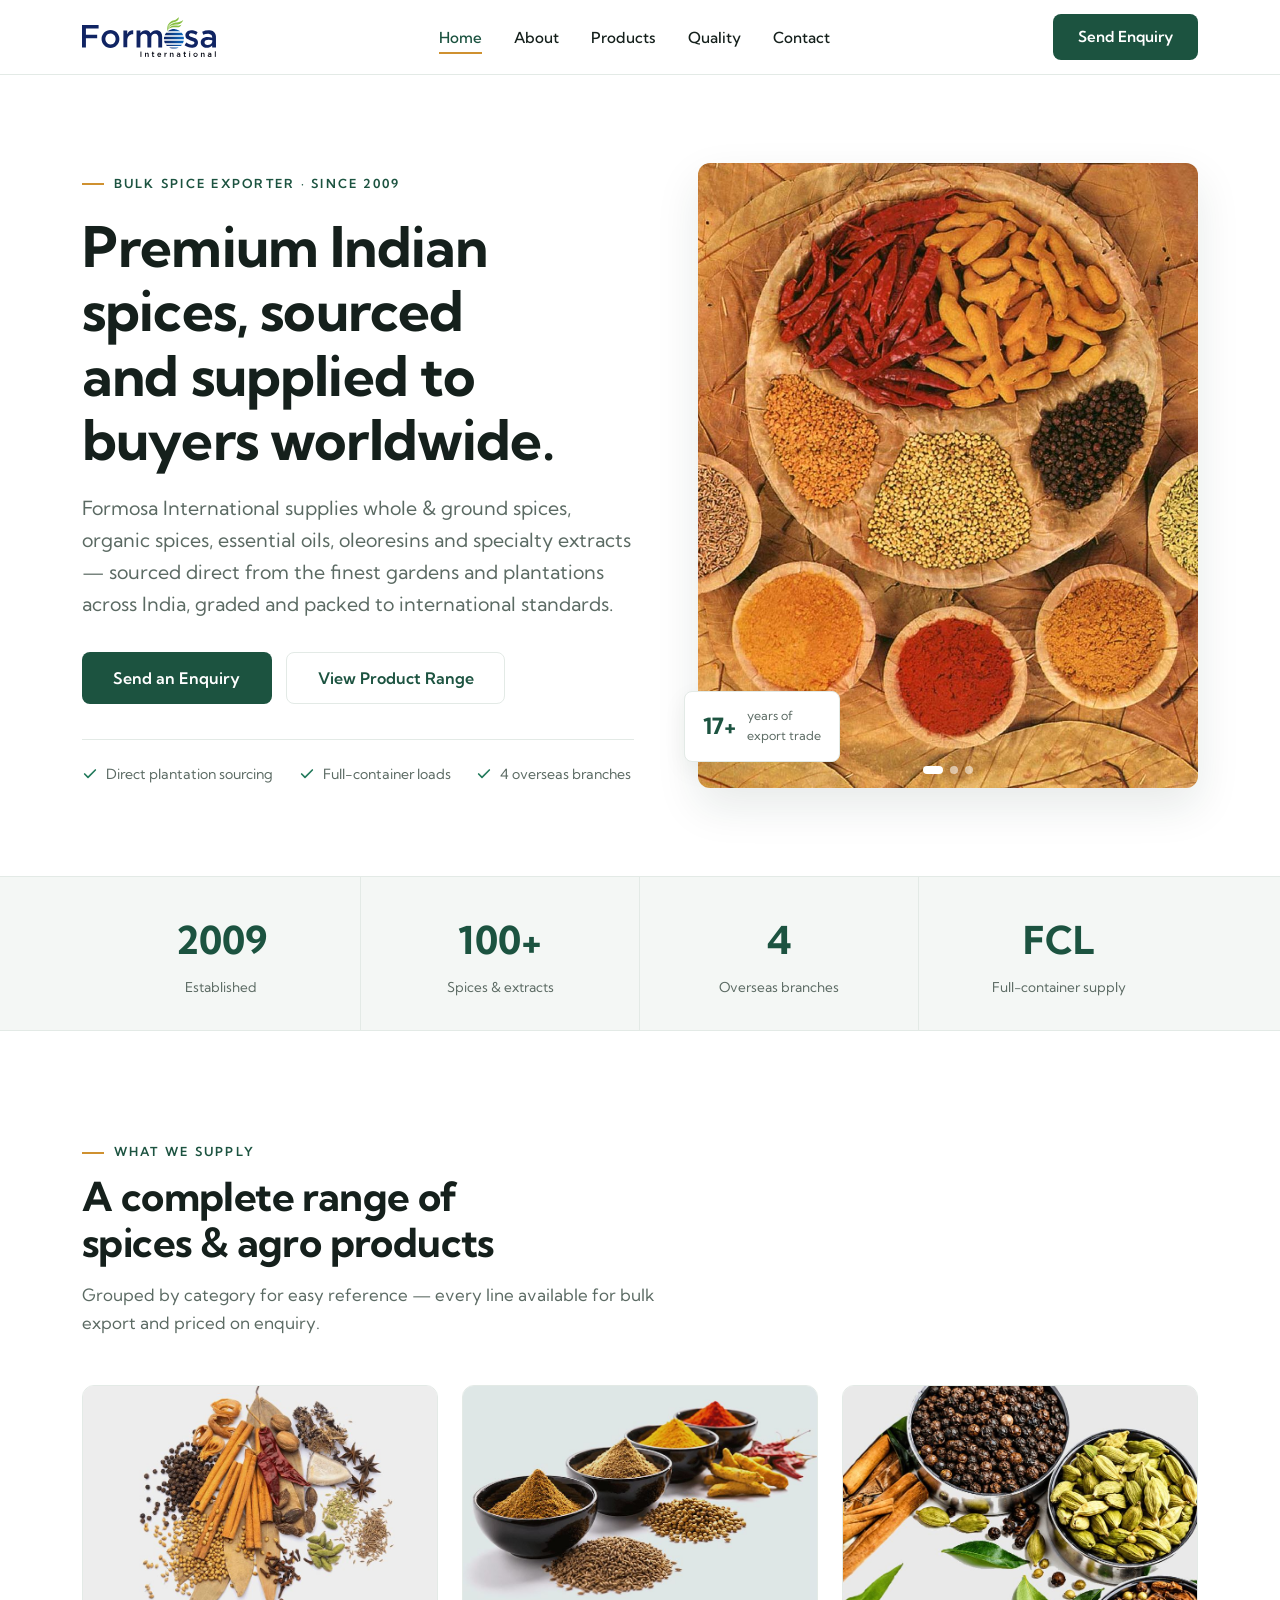
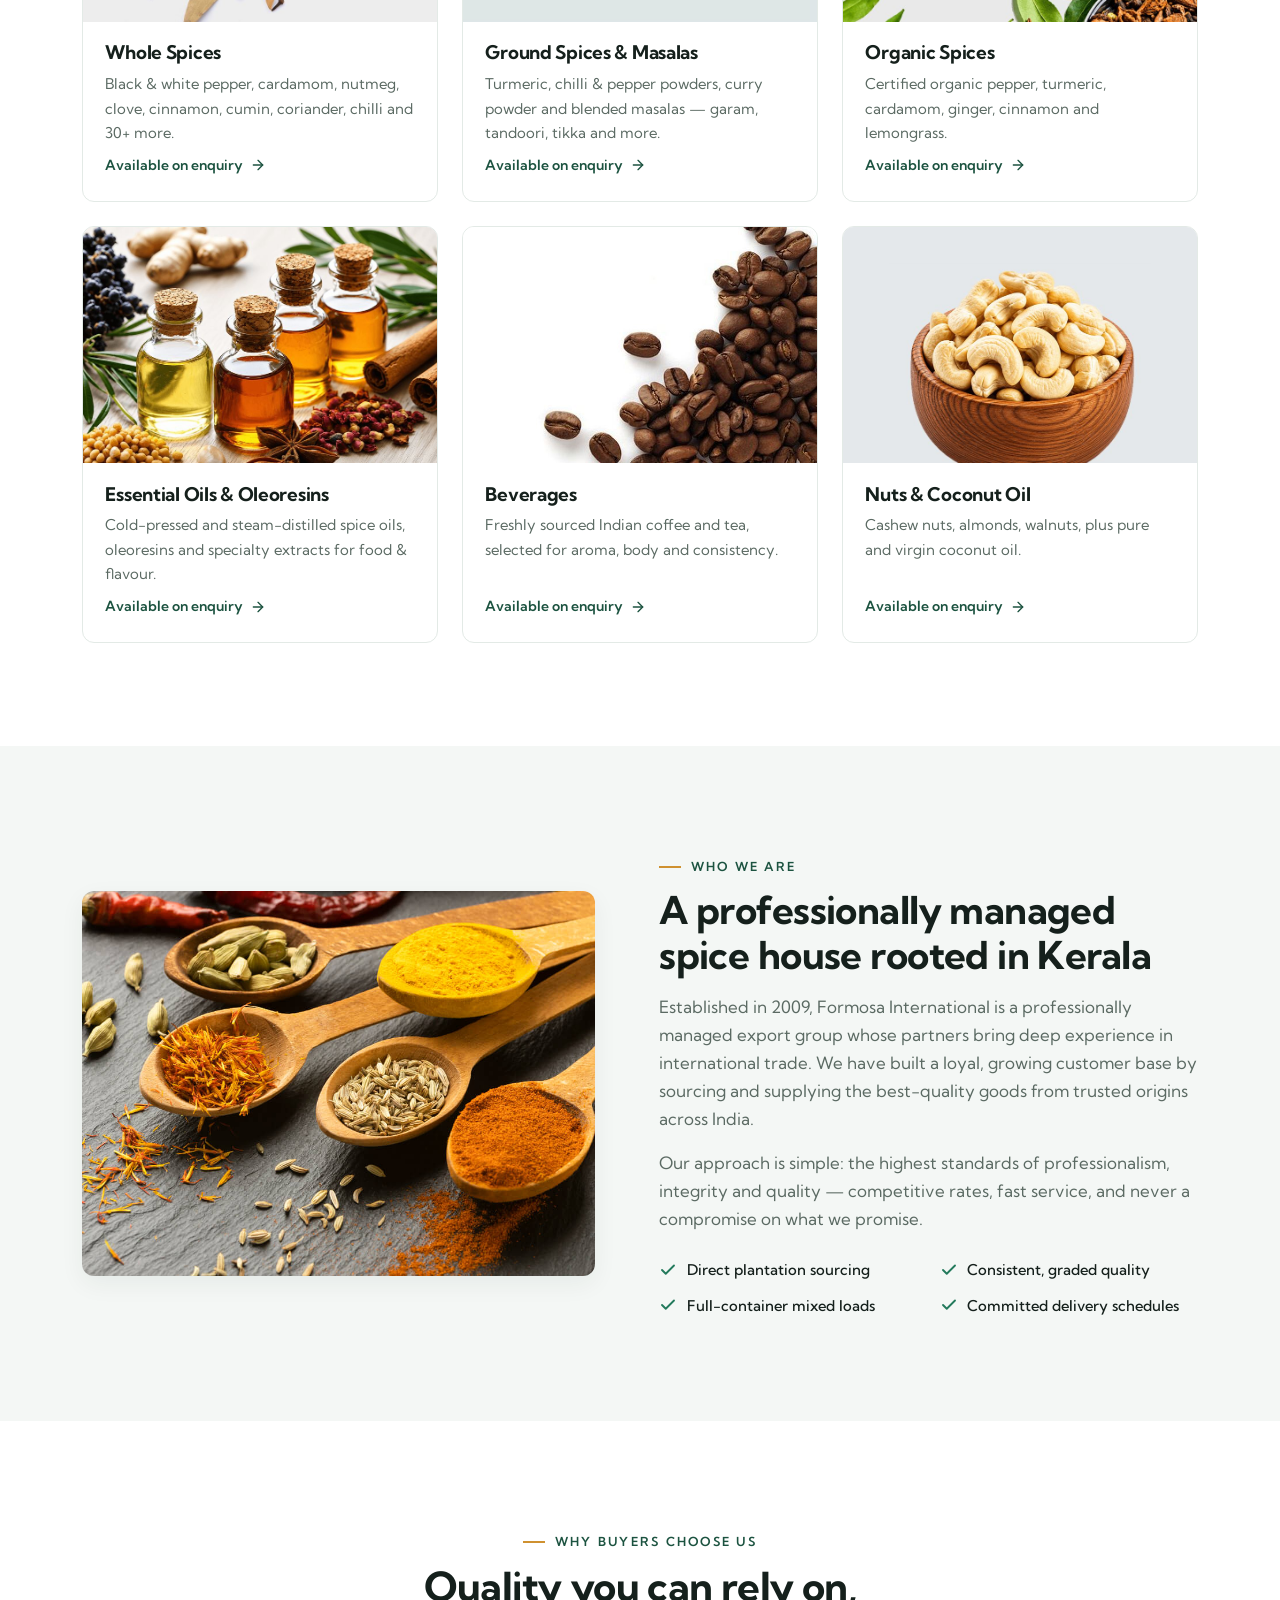
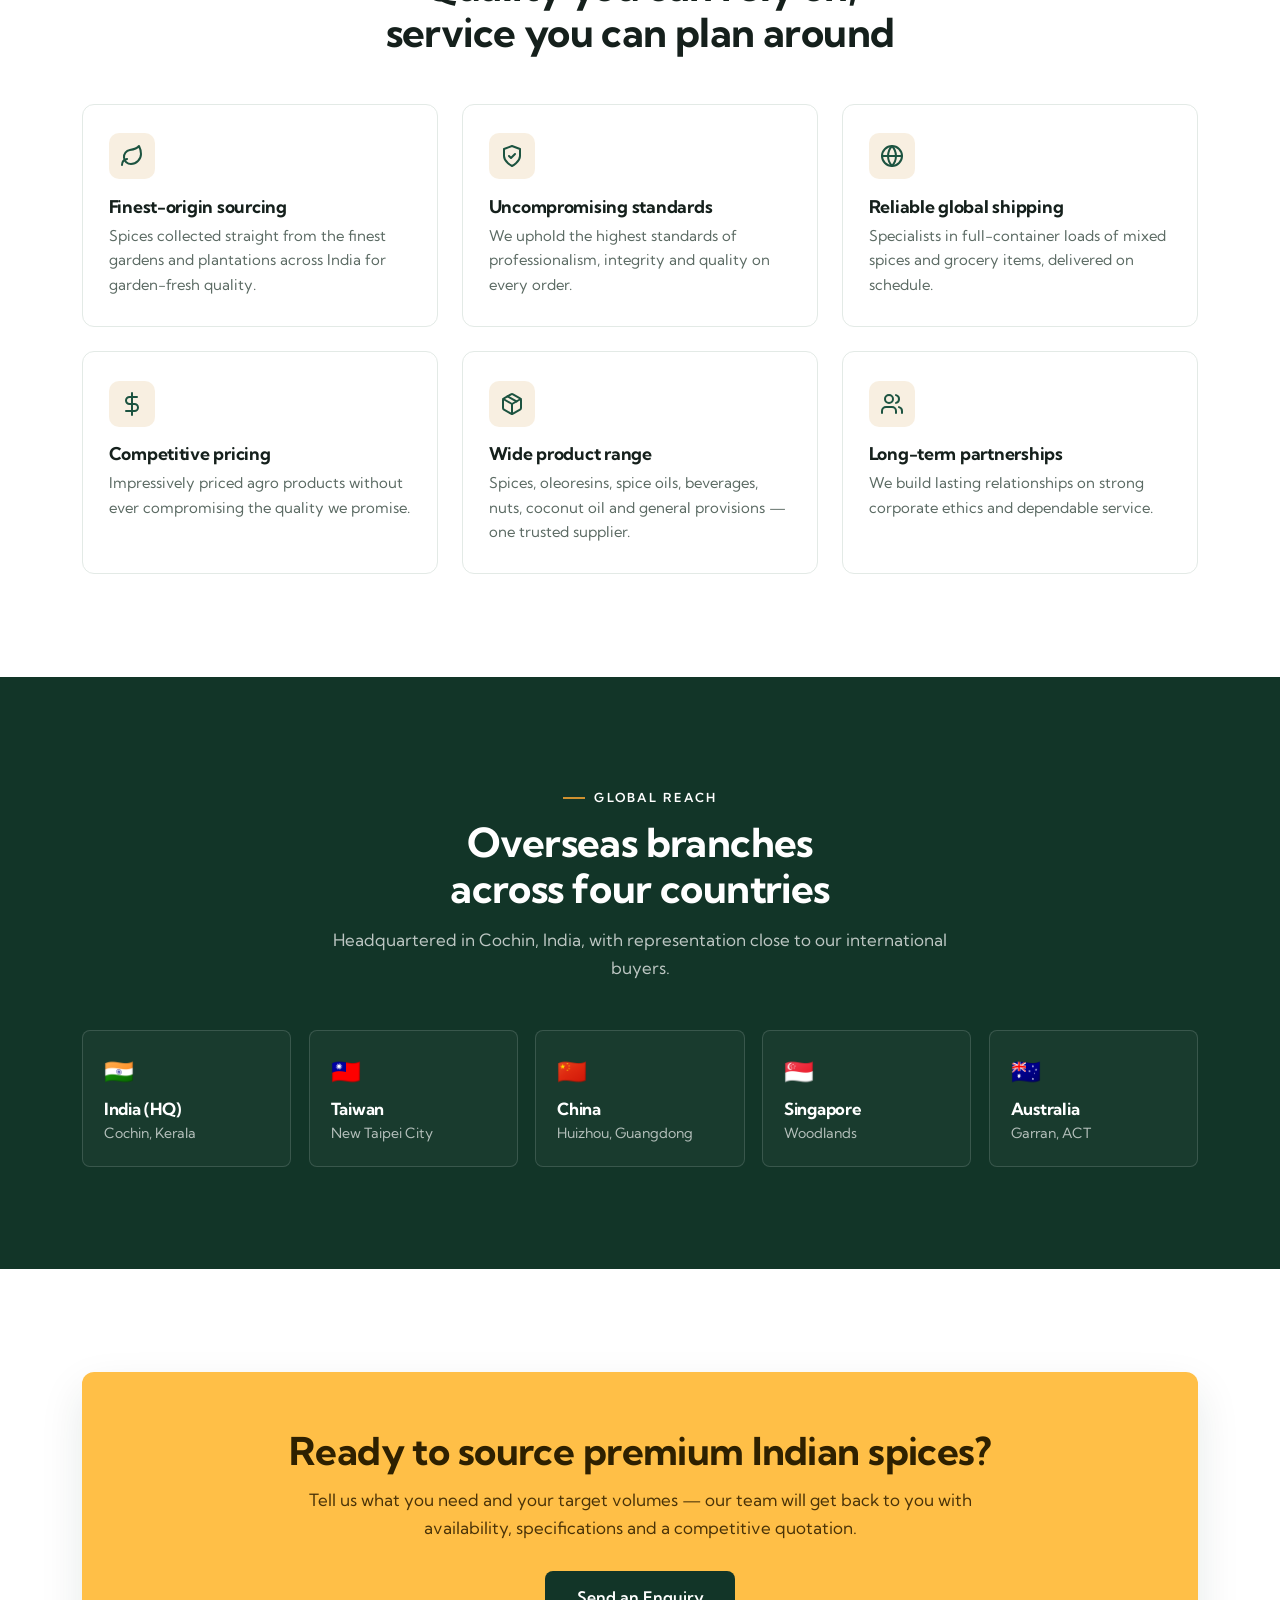
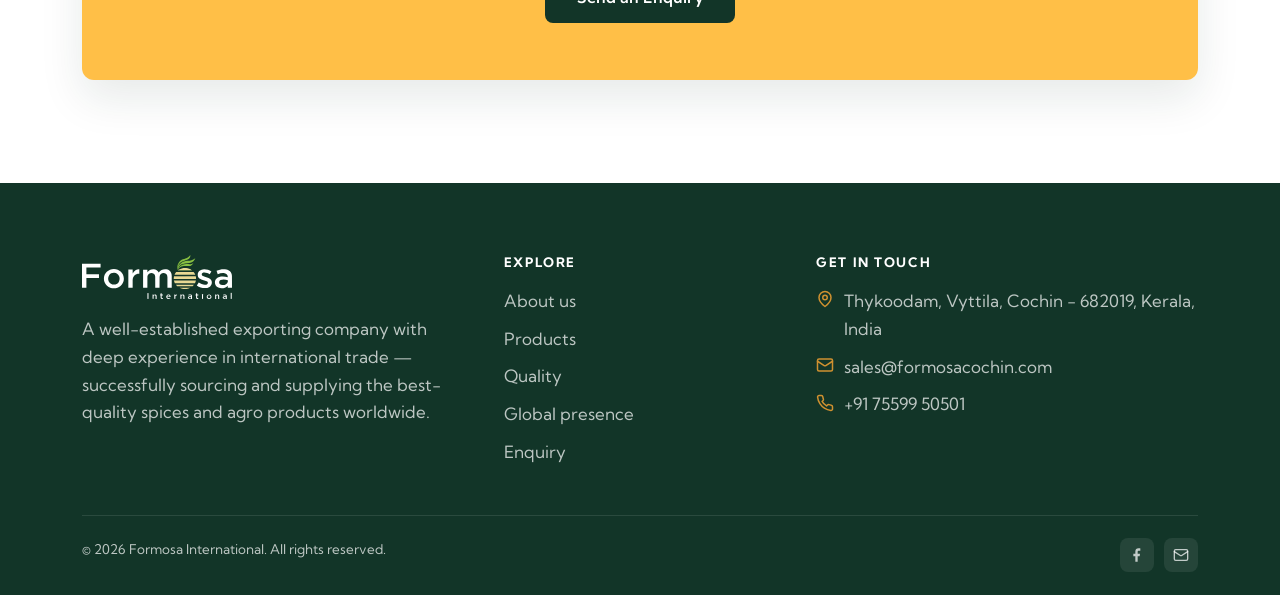
==== commit 54d4d540: "Add hero image slideshow and update experience to 17+ years - Convert the homepage hero image into a" ====
--- a/index.html
+++ b/index.html
@@ -69,9 +69,18 @@
           </div>
         </div>
         <div class="hero-media">
-          <img src="assets/img/hero-portrait.jpg" alt="A rich spread of fresh Indian spices" width="900" height="1125" fetchpriority="high" />
+          <div class="hero-slider" aria-roledescription="carousel" aria-label="Formosa spice imagery">
+            <img class="hero-slide is-active" src="assets/img/hero-portrait.jpg" alt="A rich spread of fresh Indian spices" width="900" height="1125" fetchpriority="high" />
+            <img class="hero-slide" src="assets/img/banner-2.jpg" alt="Spice-infused oil with peppercorns, salt and chilli" width="900" height="1125" loading="lazy" />
+            <img class="hero-slide" src="assets/img/banner-3.jpg" alt="Whole spices and ground powders" width="900" height="1125" loading="lazy" />
+            <div class="hero-dots" role="tablist" aria-label="Choose slide">
+              <button type="button" class="is-active" aria-label="Show slide 1"></button>
+              <button type="button" aria-label="Show slide 2"></button>
+              <button type="button" aria-label="Show slide 3"></button>
+            </div>
+          </div>
           <div class="chip">
-            <b>15+</b><small>years of<br />export trade</small>
+            <b>17+</b><small>years of<br />export trade</small>
           </div>
         </div>
       </div>
--- a/assets/css/styles.css
+++ b/assets/css/styles.css
@@ -130,7 +130,14 @@
 .hero-trust span { font-size: .88rem; color: var(--muted); display: inline-flex; align-items: center; gap: .5rem; }
 .hero-trust .tick { color: var(--green-600); }
 .hero-media { position: relative; }
-.hero-media img { border-radius: var(--radius); box-shadow: var(--shadow-lg); width: 100%; aspect-ratio: 4/5; object-fit: cover; }
+.hero-slider { position: relative; aspect-ratio: 4/5; border-radius: var(--radius); overflow: hidden; box-shadow: var(--shadow-lg); background: var(--paper-2); }
+.hero-slide { position: absolute; inset: 0; width: 100%; height: 100%; object-fit: cover; opacity: 0; transition: opacity .9s ease; }
+.hero-slide.is-active { opacity: 1; }
+.hero-dots { position: absolute; left: 0; right: 0; bottom: 14px; z-index: 2; display: flex; gap: .45rem; justify-content: center; }
+.hero-dots button { width: 8px; height: 8px; padding: 0; border: 0; border-radius: 50%; background: rgba(255,255,255,.55); cursor: pointer; transition: background .2s ease, width .2s ease; }
+.hero-dots button:hover { background: rgba(255,255,255,.8); }
+.hero-dots button.is-active { background: #fff; width: 20px; border-radius: 5px; }
+@media (prefers-reduced-motion: reduce) { .hero-slide { transition: none; } }
 .hero-media .chip {
   position: absolute; left: -14px; bottom: 26px; background: var(--white);
   border: 1px solid var(--line); border-radius: var(--radius-sm); padding: .85rem 1.1rem;
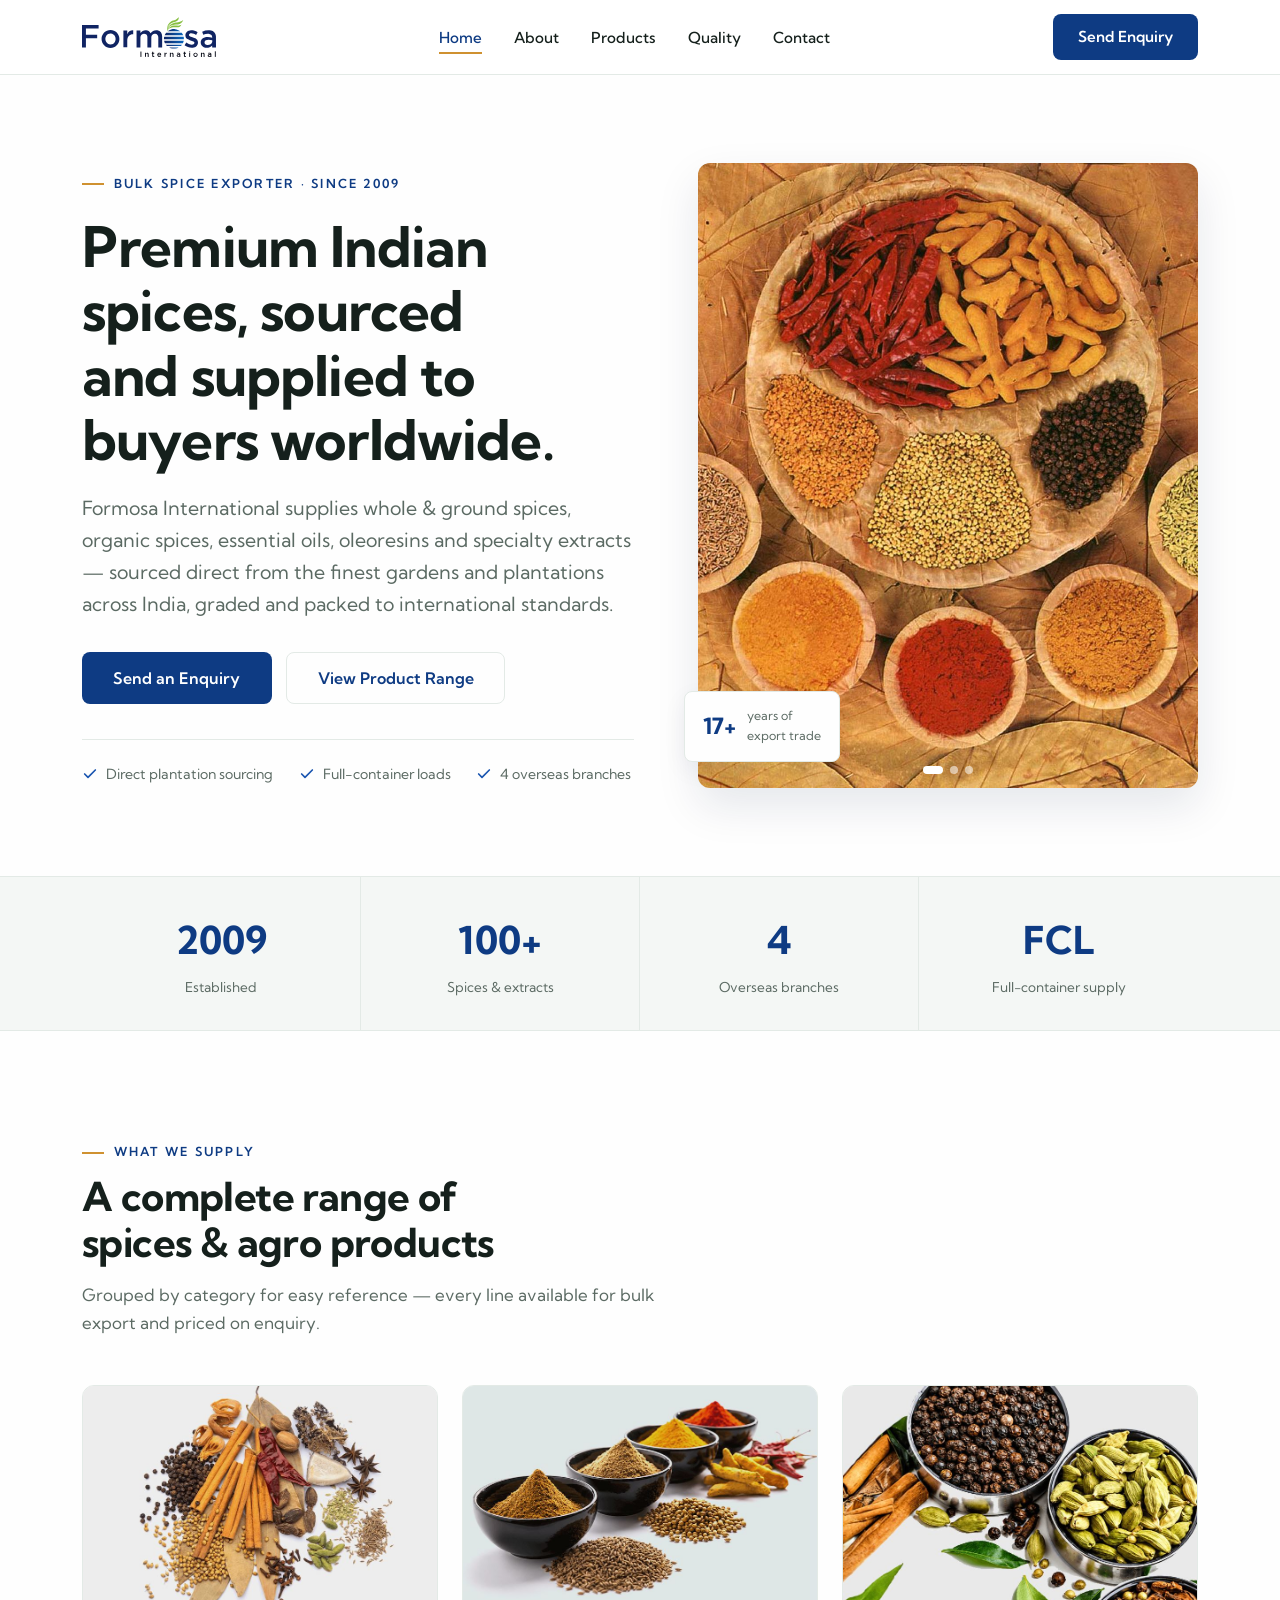
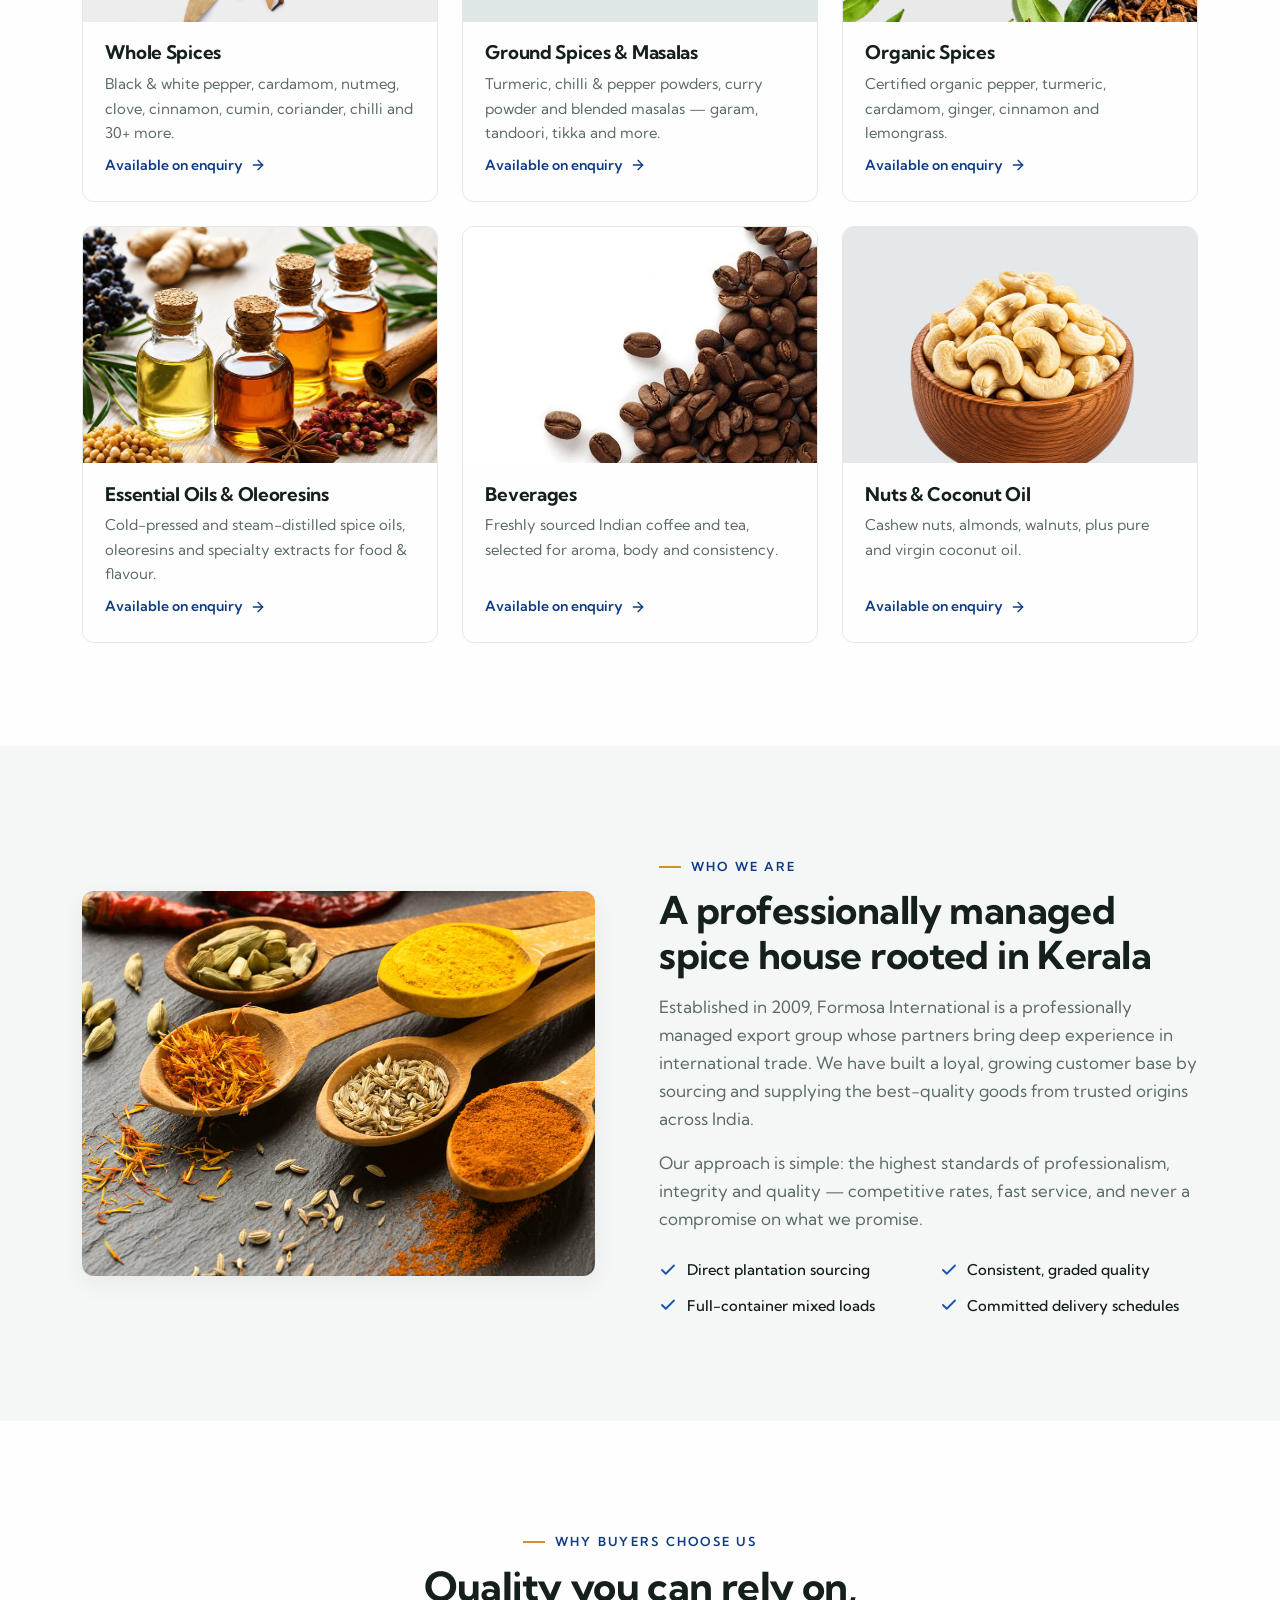
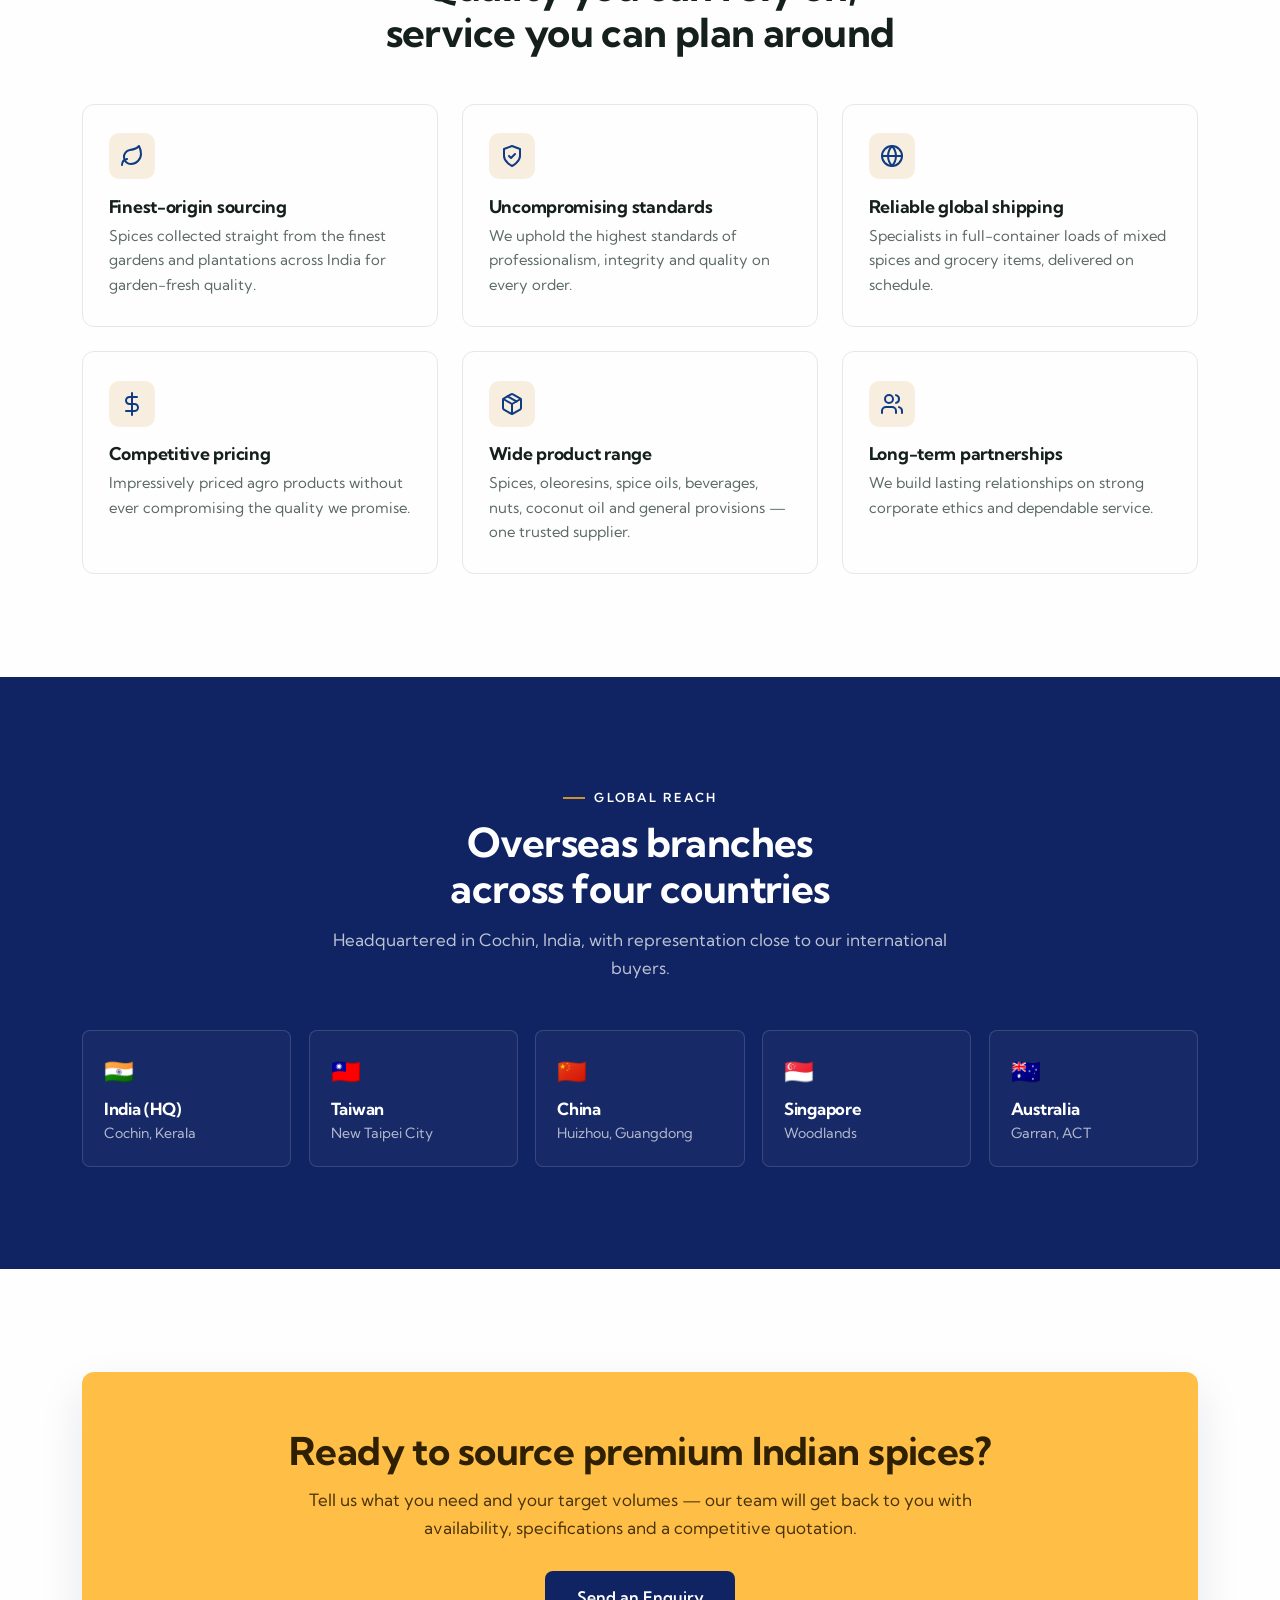
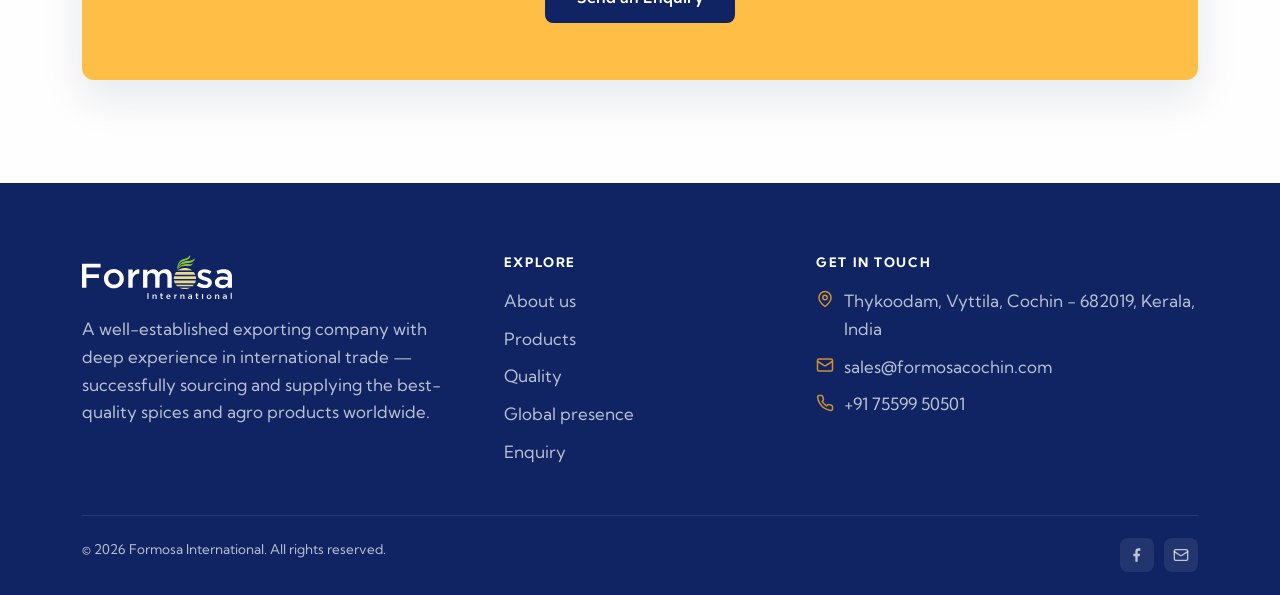
==== commit fdbdfd97: "Rebrand primary colour from green to navy blue (matching logo) - Primary #0e3b83, deep tone #102463 " ====
--- a/index.html
+++ b/index.html
@@ -10,7 +10,7 @@
   <meta property="og:title" content="Formosa International — Premium Indian Spice Exporter" />
   <meta property="og:description" content="Garden-fresh spices, oils and oleoresins from the finest plantations of India. Serving buyers worldwide since 2009." />
   <meta property="og:image" content="assets/img/hero.jpg" />
-  <meta name="theme-color" content="#123528" />
+  <meta name="theme-color" content="#102463" />
   <link rel="canonical" href="https://www.formosacochin.com/" />
   <meta property="og:url" content="https://www.formosacochin.com/" />
 
--- a/assets/css/styles.css
+++ b/assets/css/styles.css
@@ -6,10 +6,10 @@
 
 :root {
   /* Brand greens */
-  --green-900: #123528;
-  --green-700: #1c5340;
-  --green-600: #237a5c;
-  --green-500: #2f8e6c;
+  --green-900: #102463;
+  --green-700: #0e3b83;
+  --green-600: #1a55b0;
+  --green-500: #2a6bd0;
 
   /* Accent — saffron, used sparingly */
   --accent:      #cf9130;
@@ -22,12 +22,12 @@
   --line:   #e3eae6;
   --paper:  #f4f7f5;
   --paper-2:#eef3f0;
-  --white:  #ffffff;
+  --white:  #fefefe;
 
   --radius: 12px;
   --radius-sm: 8px;
-  --shadow: 0 8px 24px rgba(18,53,40,.06);
-  --shadow-lg: 0 18px 44px rgba(18,53,40,.10);
+  --shadow: 0 8px 24px rgba(10,30,70,.06);
+  --shadow-lg: 0 18px 44px rgba(10,30,70,.10);
   --maxw: 1180px;
   --pad: clamp(1.1rem, 4vw, 2rem);
   --font: "Kumbh Sans", "Segoe UI", system-ui, -apple-system, sans-serif;
@@ -90,7 +90,7 @@
   background: rgba(255,255,255,.9); backdrop-filter: blur(10px);
   border-bottom: 1px solid var(--line); transition: box-shadow .25s ease;
 }
-.site-header.scrolled { box-shadow: 0 4px 16px rgba(18,53,40,.06); }
+.site-header.scrolled { box-shadow: 0 4px 16px rgba(10,30,70,.06); }
 .nav { display: flex; align-items: center; justify-content: space-between; gap: 1rem; height: 74px; }
 .brand { display: flex; align-items: center; gap: .6rem; }
 .brand img { height: 40px; width: auto; }
@@ -229,7 +229,7 @@
 .form-note { font-size: .82rem; color: var(--muted); margin-top: .4rem; }
 .form-success {
   display: none; margin-top: 1rem; padding: .9rem 1rem; border-radius: var(--radius-sm);
-  background: rgba(47,142,108,.12); color: var(--green-900); font-weight: 500; font-size: .92rem;
+  background: rgba(14,59,131,.10); color: var(--green-900); font-weight: 500; font-size: .92rem;
 }
 .form-success.show { display: block; }
 
@@ -242,7 +242,7 @@
 .cta-accent h2 { font-size: clamp(1.6rem, 1.2rem + 2vw, 2.4rem); color: #2e2000; }
 .cta-accent p { margin: .8rem auto 1.8rem; max-width: 42em; color: #4a3308; }
 .cta-accent .btn-dark { background: var(--green-900); color: #fff; }
-.cta-accent .btn-dark:hover { background: #0a2419; }
+.cta-accent .btn-dark:hover { background: #0a1838; }
 
 /* ---------- Footer ---------- */
 .site-footer { background: var(--green-900); color: rgba(255,255,255,.72); padding-top: clamp(3rem, 6vw, 4.5rem); }
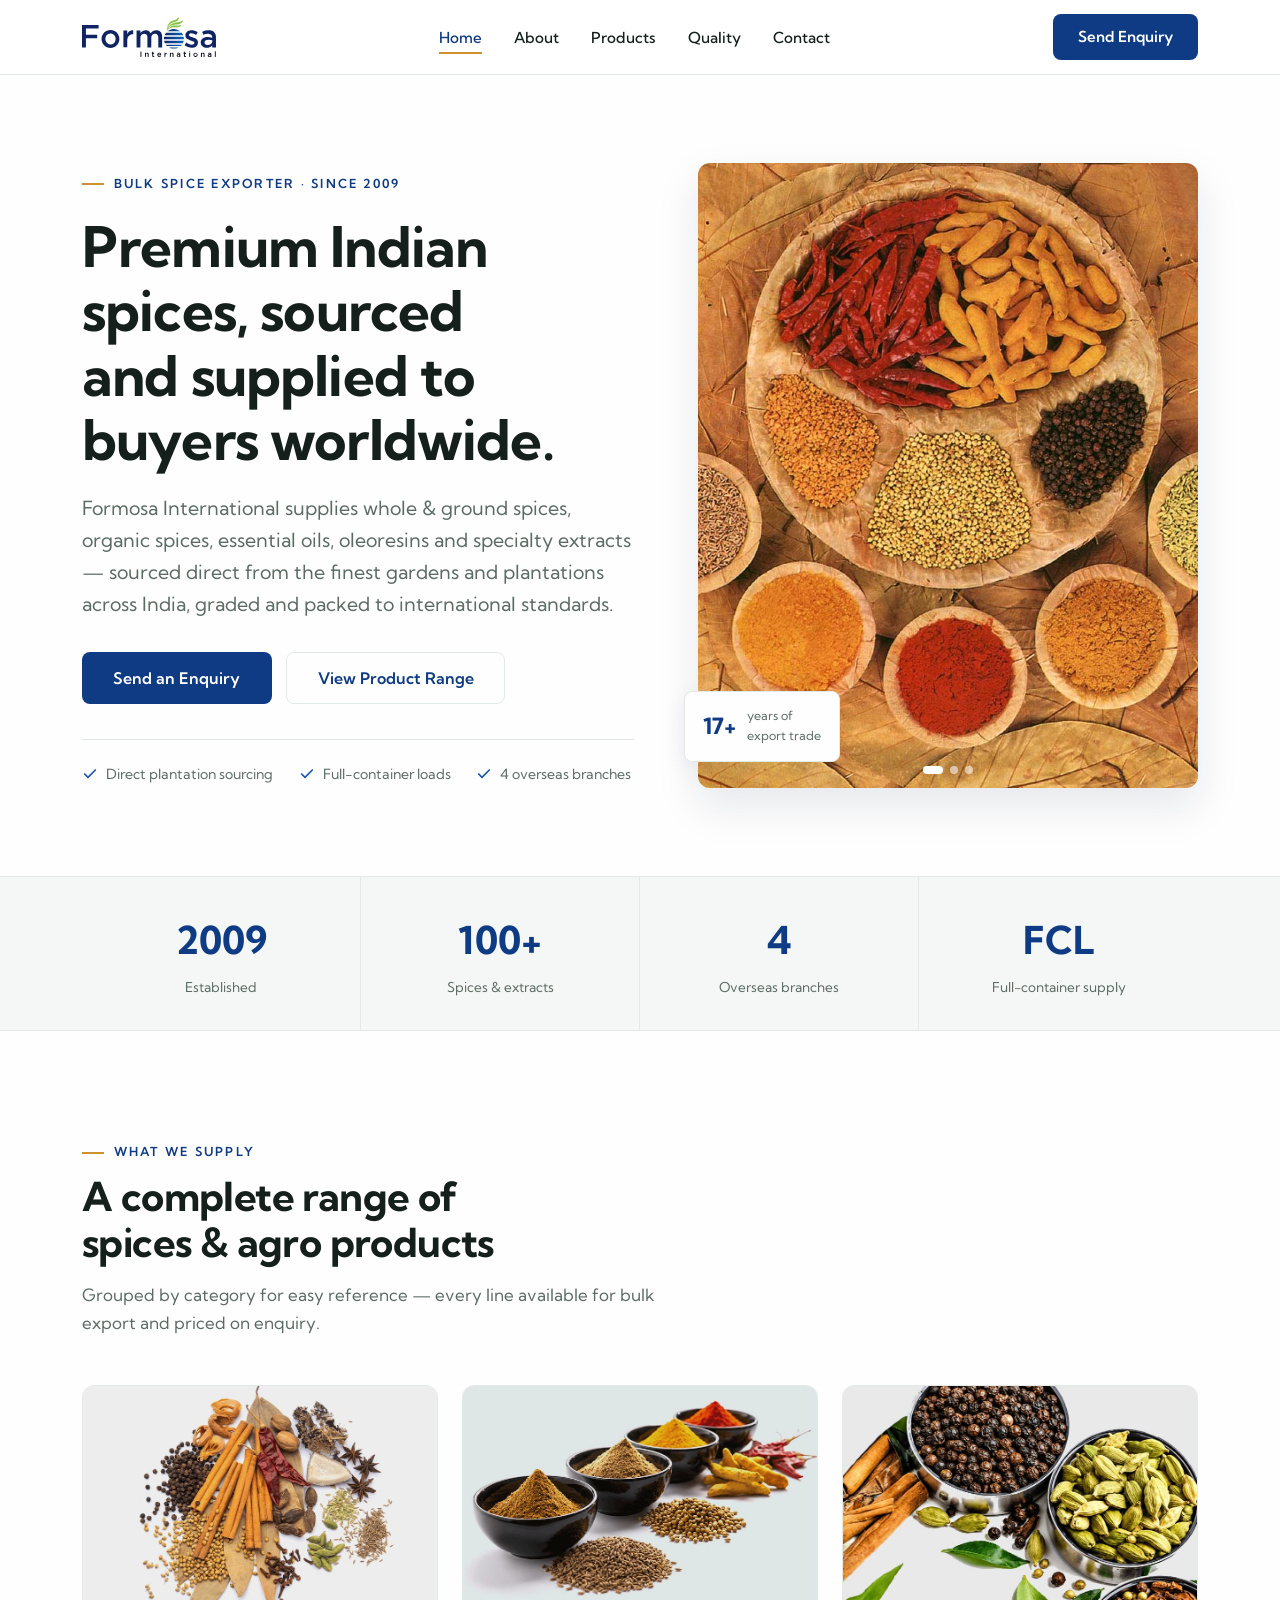
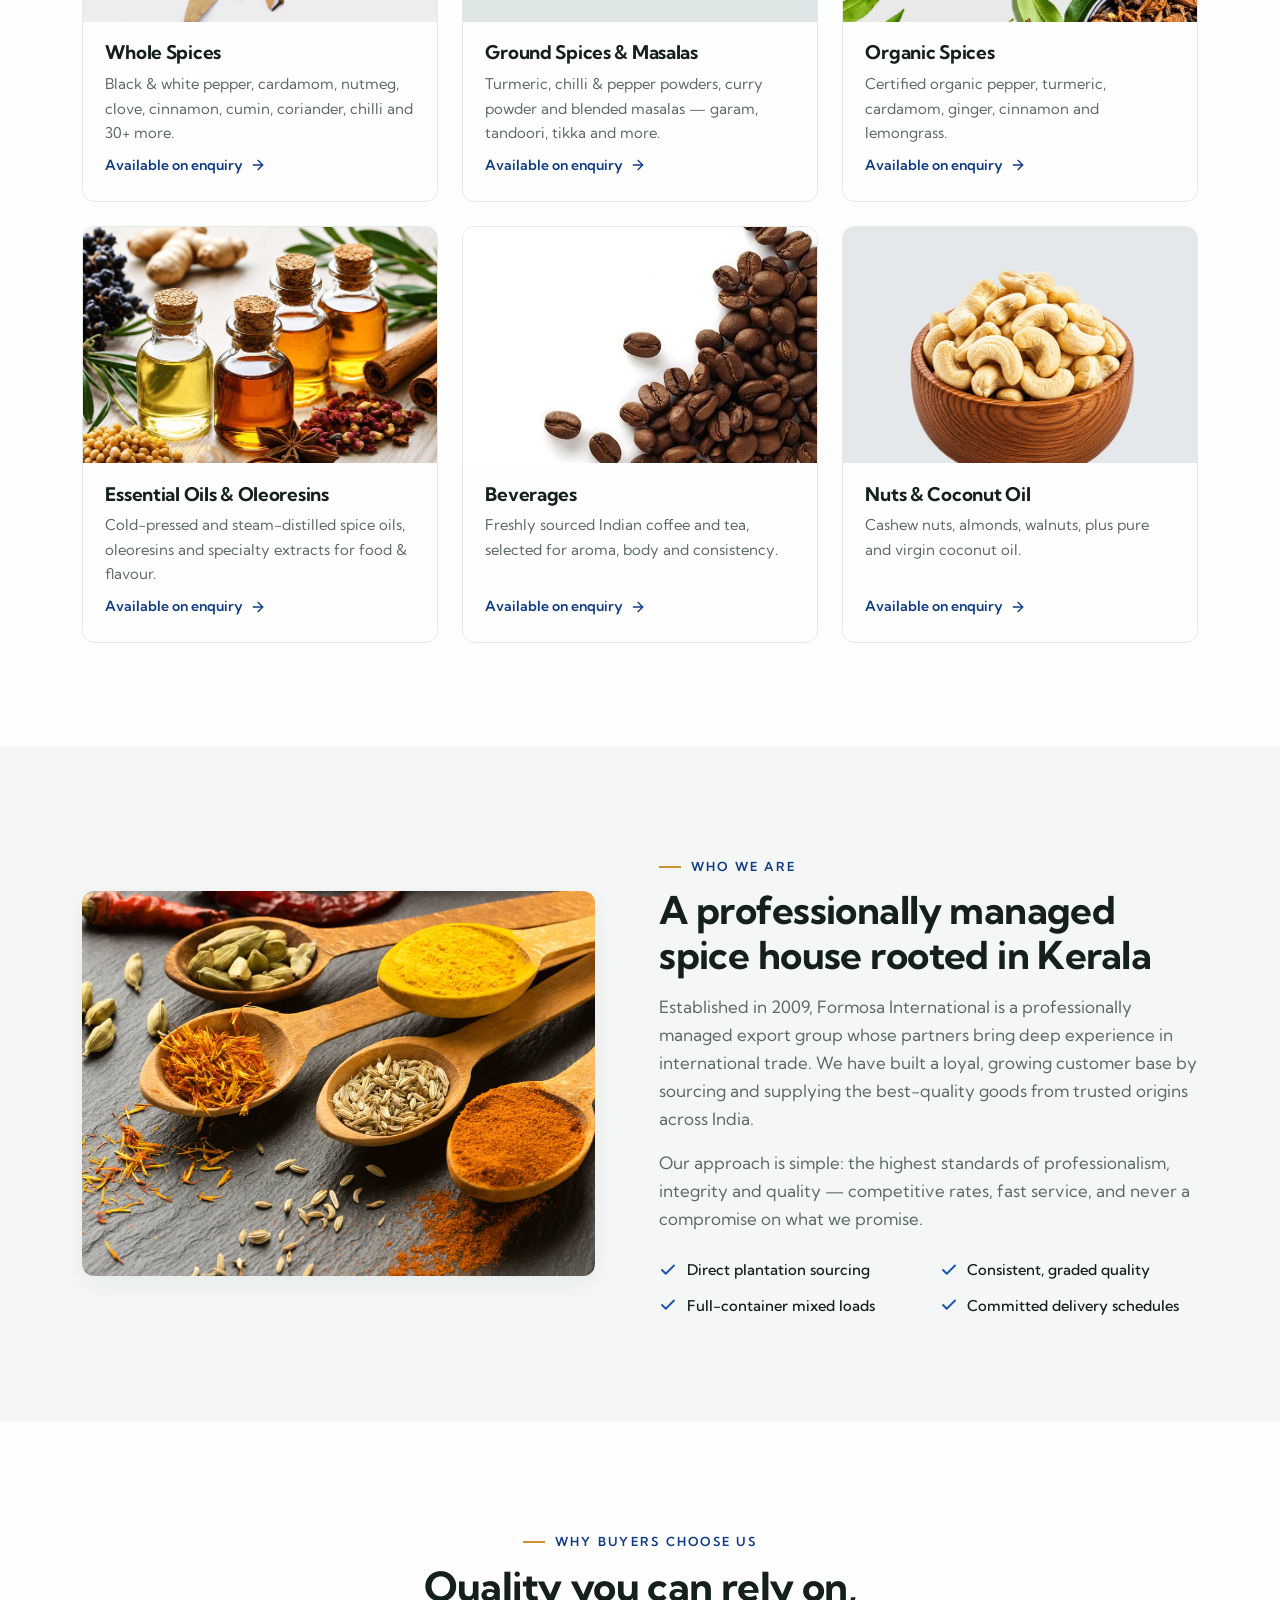
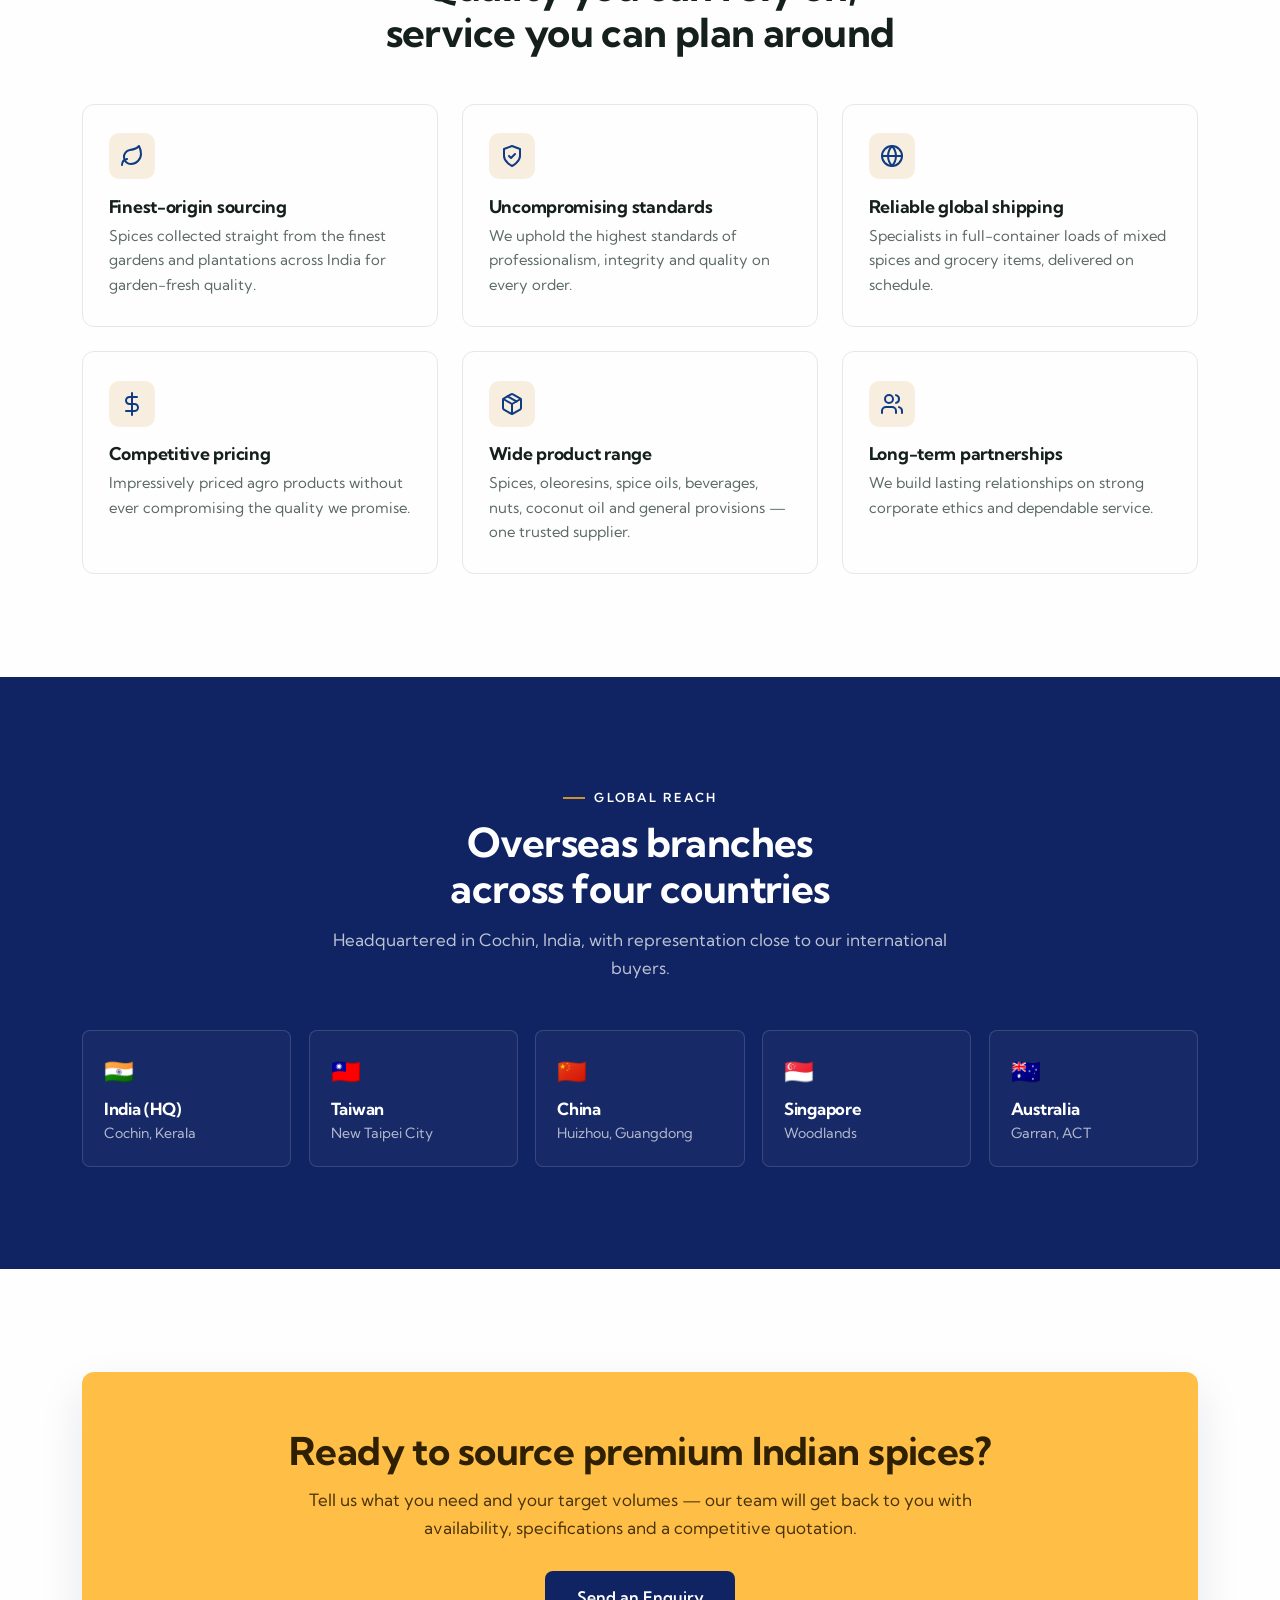
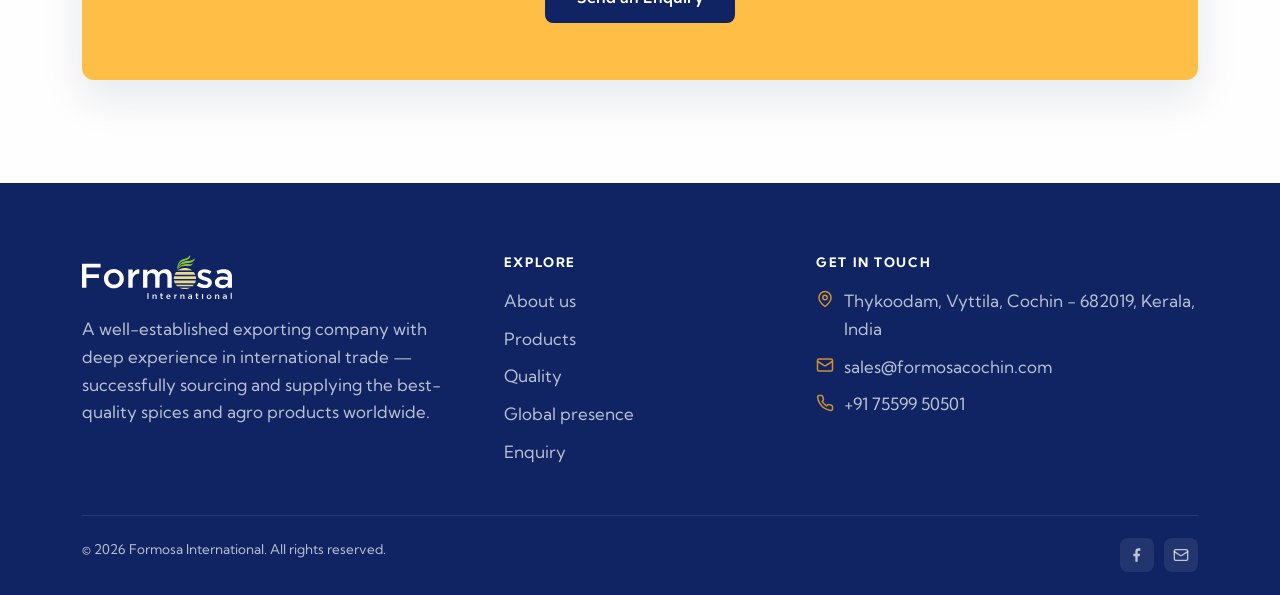
==== commit 009cca6e: "Refresh all images and finalise go-live config - Regenerate every product/banner derivative from cur" ====
--- a/index.html
+++ b/index.html
@@ -11,8 +11,8 @@
   <meta property="og:description" content="Garden-fresh spices, oils and oleoresins from the finest plantations of India. Serving buyers worldwide since 2009." />
   <meta property="og:image" content="assets/img/hero.jpg" />
   <meta name="theme-color" content="#102463" />
-  <link rel="canonical" href="https://www.formosacochin.com/" />
-  <meta property="og:url" content="https://www.formosacochin.com/" />
+  <link rel="canonical" href="https://formosacochin.com/" />
+  <meta property="og:url" content="https://formosacochin.com/" />
 
   <link rel="icon" href="assets/img/main-logo.svg" />
   <link rel="preload" as="image" href="assets/img/hero-portrait.jpg" fetchpriority="high" />
@@ -318,8 +318,8 @@
     "@context": "https://schema.org",
     "@type": "Organization",
     "name": "Formosa International",
-    "url": "https://www.formosacochin.com/",
-    "logo": "https://www.formosacochin.com/assets/img/main-logo.svg",
+    "url": "https://formosacochin.com/",
+    "logo": "https://formosacochin.com/assets/img/main-logo.svg",
     "description": "Bulk exporter of premium Indian spices, essential oils, oleoresins and agro products, established 2009 in Cochin, Kerala.",
     "foundingDate": "2009",
     "email": "sales@formosacochin.com",
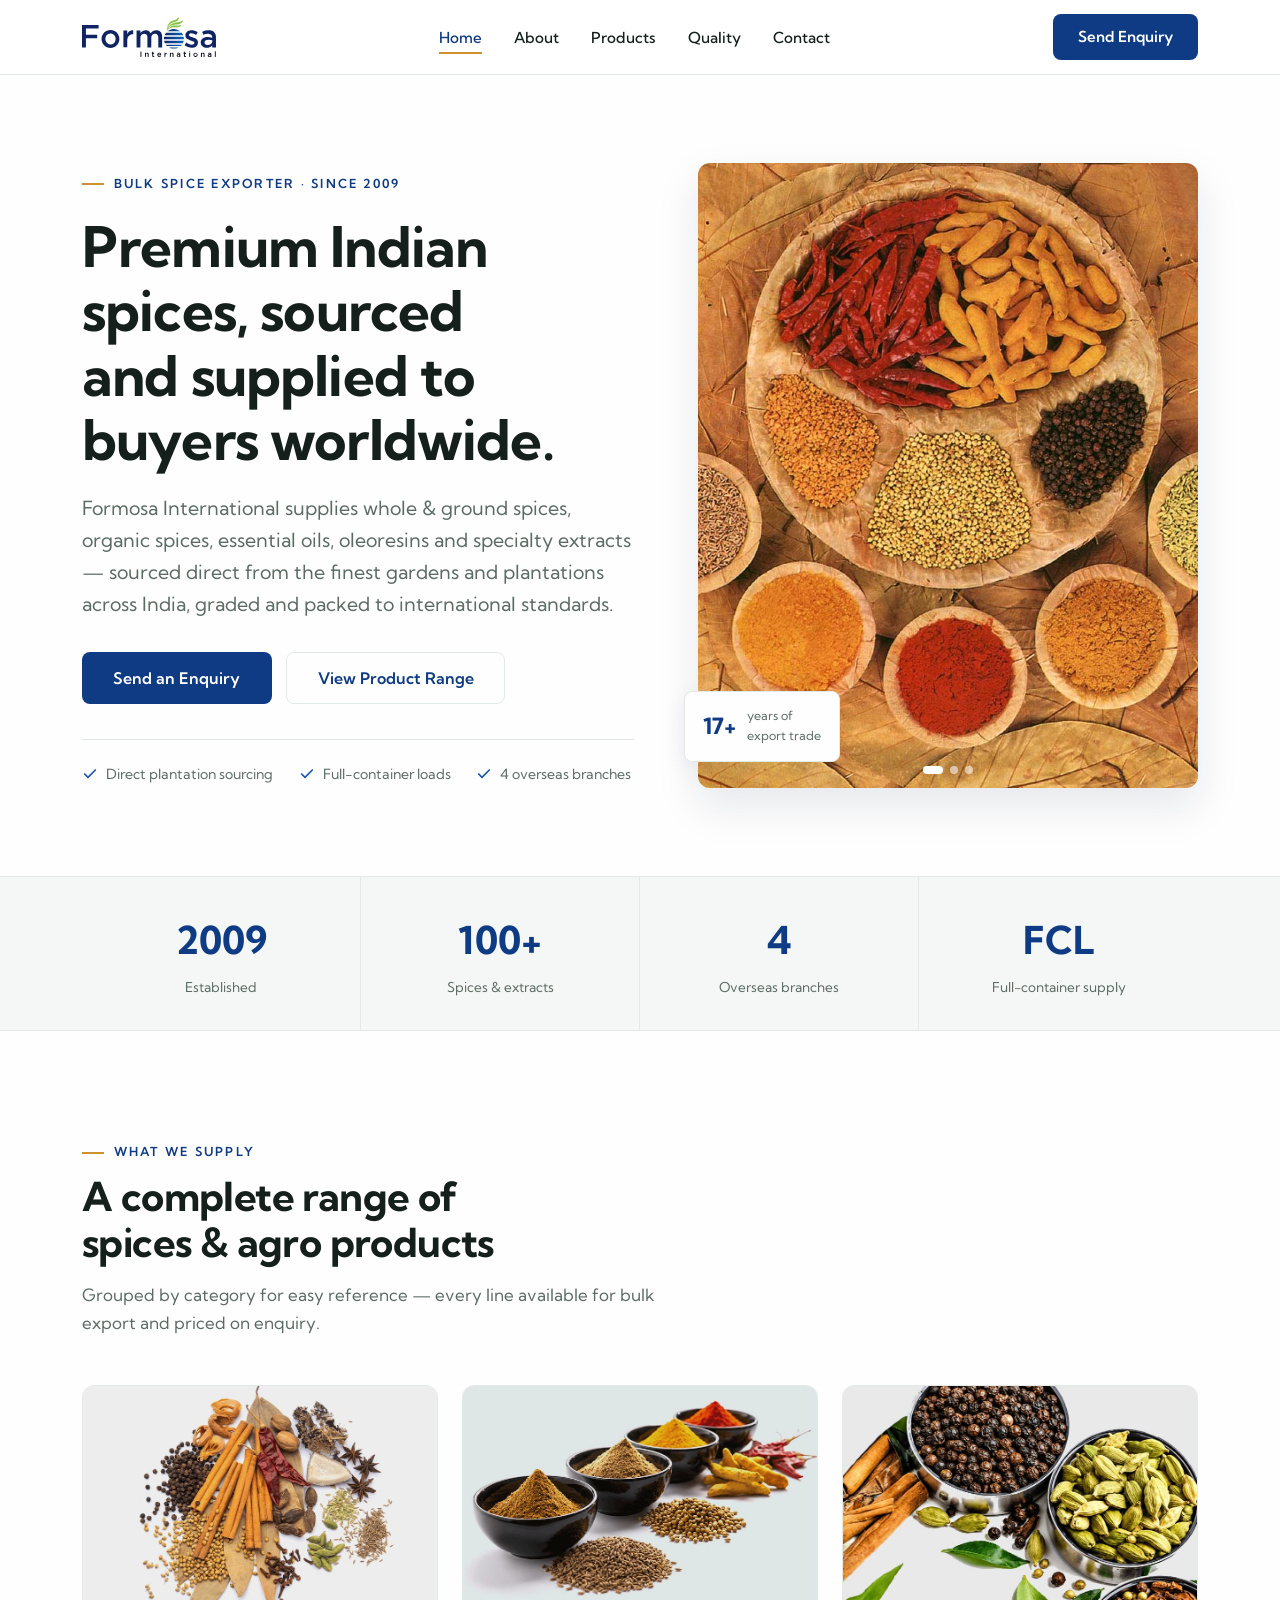
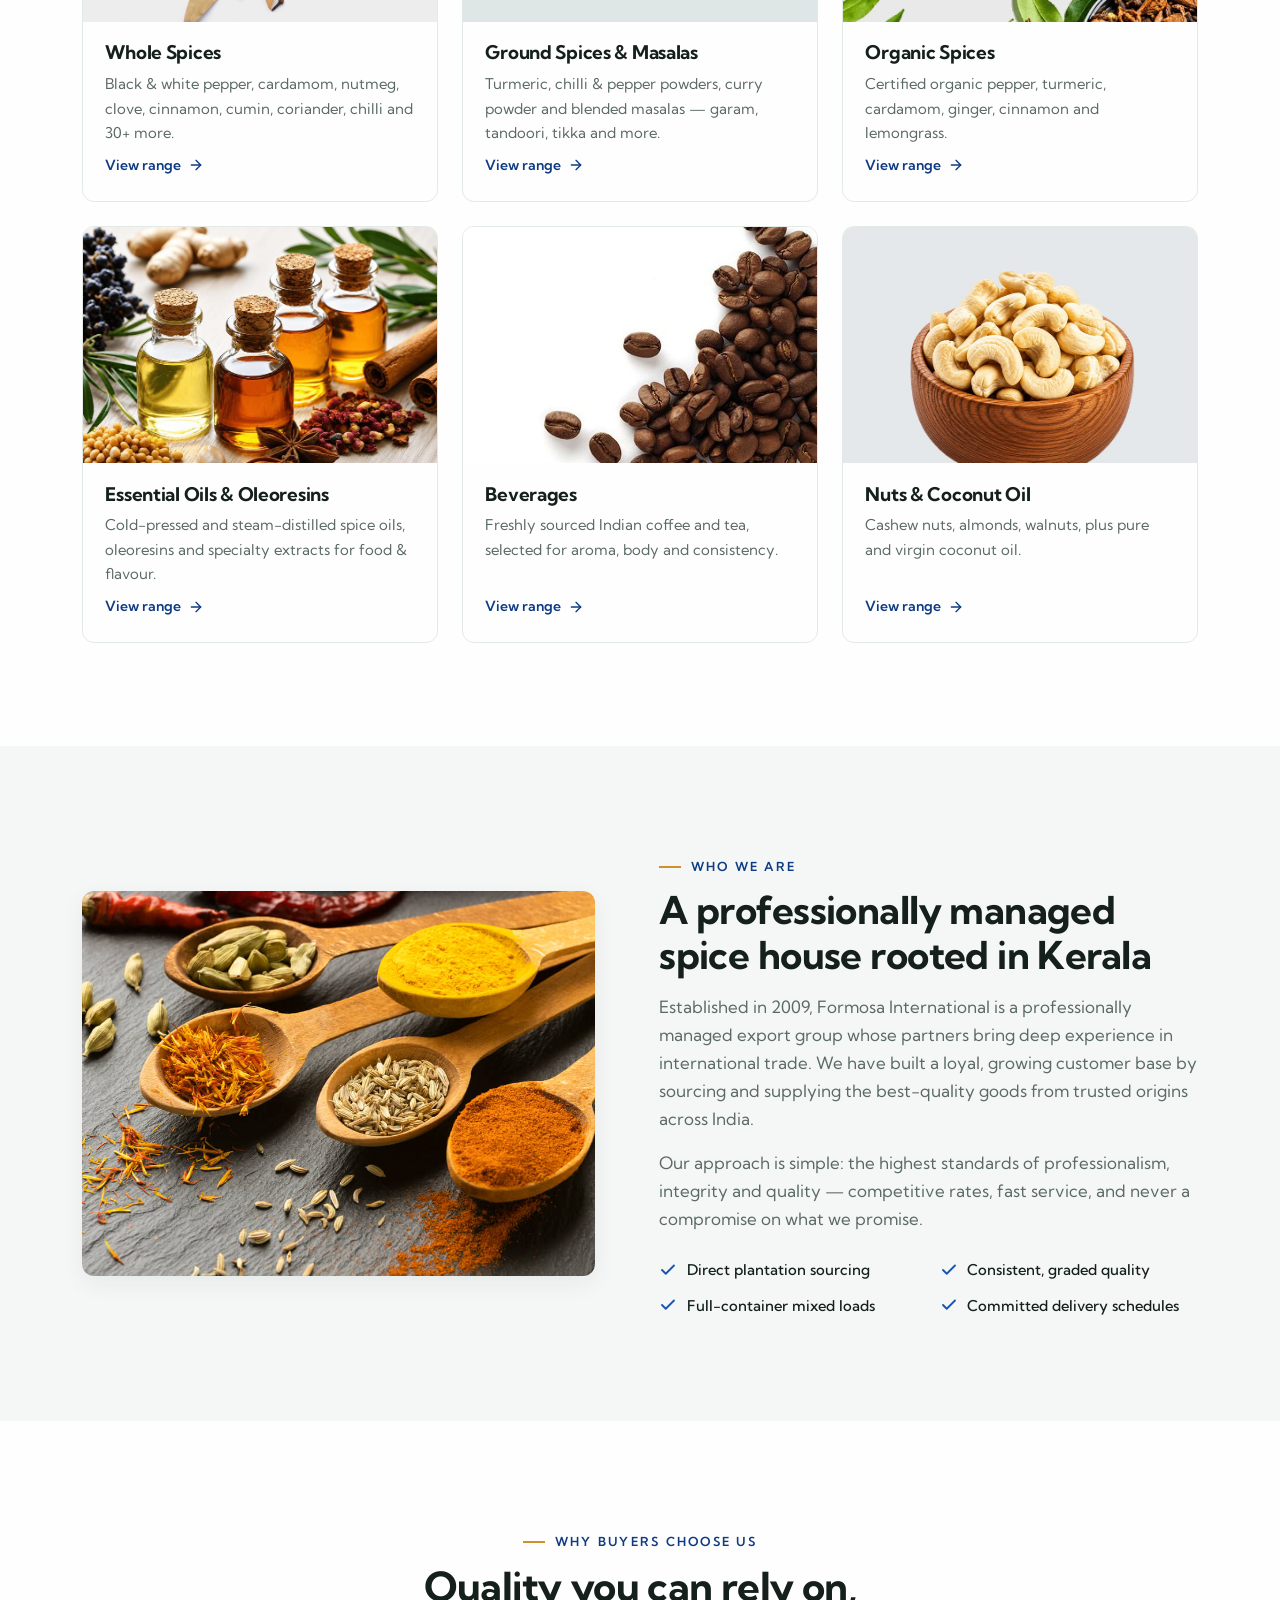
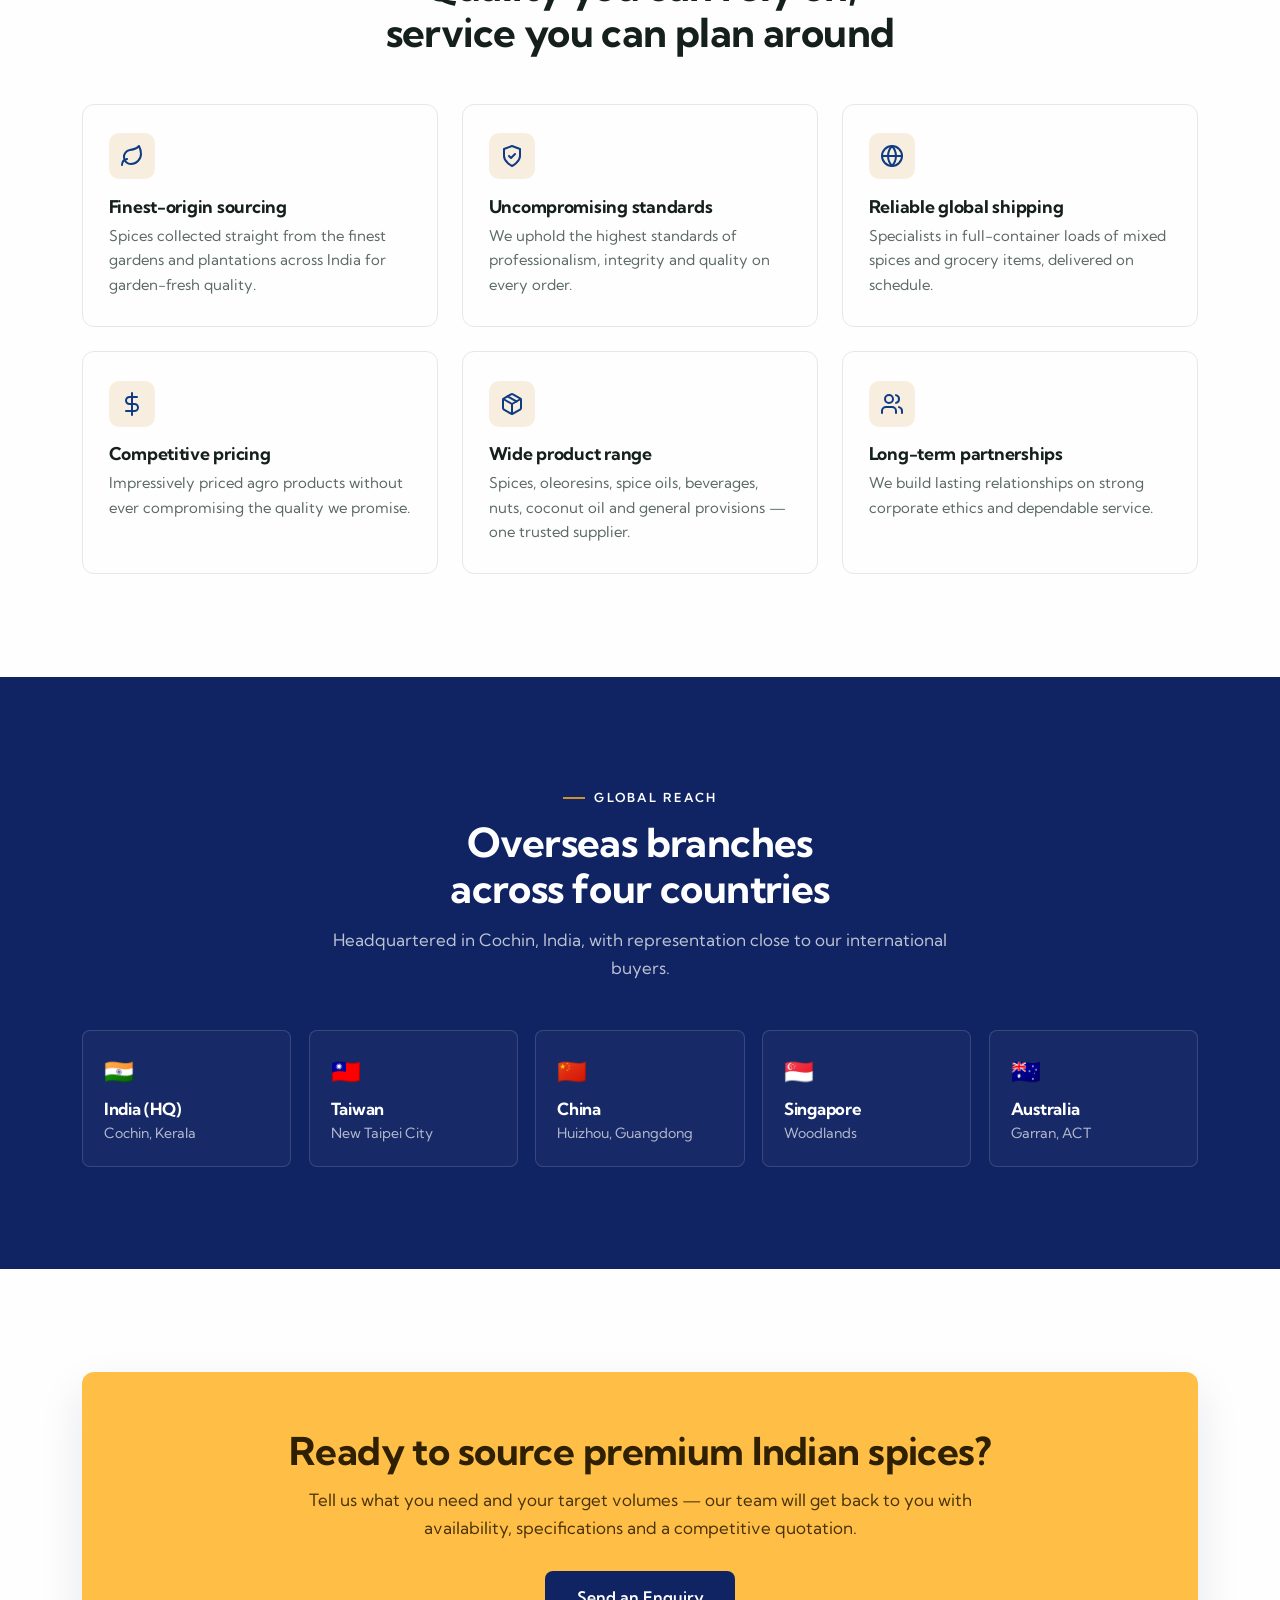
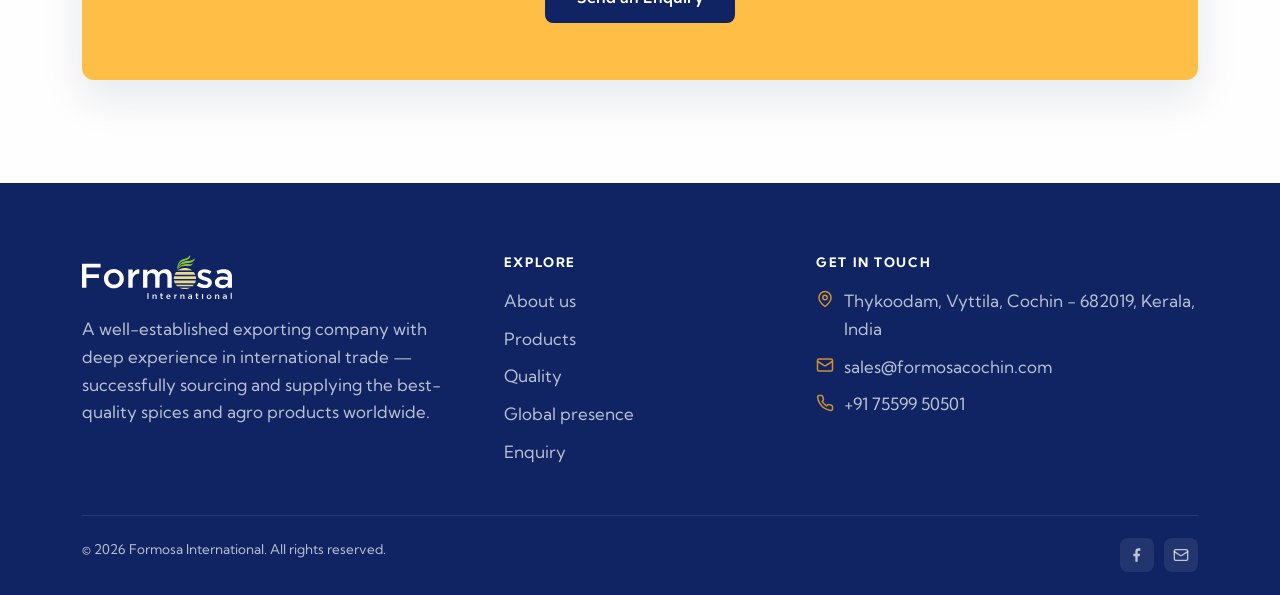
==== commit 1e63d73f: "Link homepage product cards to matching Products page sections - Add anchor ids to each Products cat" ====
--- a/index.html
+++ b/index.html
@@ -109,59 +109,59 @@
         </div>
 
         <div class="cards">
-          <article class="card reveal">
+          <a class="card reveal" href="products.html#whole-spices" aria-label="Whole Spices — view range on Products page">
             <div class="thumb"><img src="assets/img/cat-whole.jpg" alt="Whole spices including black pepper" loading="lazy" /></div>
             <div class="body">
               <h3>Whole Spices</h3>
               <p>Black &amp; white pepper, cardamom, nutmeg, clove, cinnamon, cumin, coriander, chilli and 30+ more.</p>
-              <span class="more">Available on enquiry <svg width="16" height="16" viewBox="0 0 24 24" fill="none" stroke="currentColor" stroke-width="2" stroke-linecap="round" stroke-linejoin="round"><line x1="5" y1="12" x2="19" y2="12"/><polyline points="12 5 19 12 12 19"/></svg></span>
-            </div>
-          </article>
-
-          <article class="card reveal">
+              <span class="more">View range <svg width="16" height="16" viewBox="0 0 24 24" fill="none" stroke="currentColor" stroke-width="2" stroke-linecap="round" stroke-linejoin="round"><line x1="5" y1="12" x2="19" y2="12"/><polyline points="12 5 19 12 12 19"/></svg></span>
+            </div>
+          </a>
+
+          <a class="card reveal" href="products.html#ground-spices" aria-label="Ground Spices & Masalas — view range on Products page">
             <div class="thumb"><img src="assets/img/cat-ground.jpg" alt="Ground turmeric and masala powders" loading="lazy" /></div>
             <div class="body">
               <h3>Ground Spices &amp; Masalas</h3>
               <p>Turmeric, chilli &amp; pepper powders, curry powder and blended masalas — garam, tandoori, tikka and more.</p>
-              <span class="more">Available on enquiry <svg width="16" height="16" viewBox="0 0 24 24" fill="none" stroke="currentColor" stroke-width="2" stroke-linecap="round" stroke-linejoin="round"><line x1="5" y1="12" x2="19" y2="12"/><polyline points="12 5 19 12 12 19"/></svg></span>
-            </div>
-          </article>
-
-          <article class="card reveal">
+              <span class="more">View range <svg width="16" height="16" viewBox="0 0 24 24" fill="none" stroke="currentColor" stroke-width="2" stroke-linecap="round" stroke-linejoin="round"><line x1="5" y1="12" x2="19" y2="12"/><polyline points="12 5 19 12 12 19"/></svg></span>
+            </div>
+          </a>
+
+          <a class="card reveal" href="products.html#organic-spices" aria-label="Organic Spices — view range on Products page">
             <div class="thumb"><img src="assets/img/cat-organic.jpg" alt="Assorted organic spices" loading="lazy" /></div>
             <div class="body">
               <h3>Organic Spices</h3>
               <p>Certified organic pepper, turmeric, cardamom, ginger, cinnamon and lemongrass.</p>
-              <span class="more">Available on enquiry <svg width="16" height="16" viewBox="0 0 24 24" fill="none" stroke="currentColor" stroke-width="2" stroke-linecap="round" stroke-linejoin="round"><line x1="5" y1="12" x2="19" y2="12"/><polyline points="12 5 19 12 12 19"/></svg></span>
-            </div>
-          </article>
-
-          <article class="card reveal">
+              <span class="more">View range <svg width="16" height="16" viewBox="0 0 24 24" fill="none" stroke="currentColor" stroke-width="2" stroke-linecap="round" stroke-linejoin="round"><line x1="5" y1="12" x2="19" y2="12"/><polyline points="12 5 19 12 12 19"/></svg></span>
+            </div>
+          </a>
+
+          <a class="card reveal" href="products.html#essential-oils" aria-label="Essential Oils & Oleoresins — view range on Products page">
             <div class="thumb"><img src="assets/img/cat-oils.jpg" alt="Spice oils and oleoresins" loading="lazy" /></div>
             <div class="body">
               <h3>Essential Oils &amp; Oleoresins</h3>
               <p>Cold-pressed and steam-distilled spice oils, oleoresins and specialty extracts for food &amp; flavour.</p>
-              <span class="more">Available on enquiry <svg width="16" height="16" viewBox="0 0 24 24" fill="none" stroke="currentColor" stroke-width="2" stroke-linecap="round" stroke-linejoin="round"><line x1="5" y1="12" x2="19" y2="12"/><polyline points="12 5 19 12 12 19"/></svg></span>
-            </div>
-          </article>
-
-          <article class="card reveal">
+              <span class="more">View range <svg width="16" height="16" viewBox="0 0 24 24" fill="none" stroke="currentColor" stroke-width="2" stroke-linecap="round" stroke-linejoin="round"><line x1="5" y1="12" x2="19" y2="12"/><polyline points="12 5 19 12 12 19"/></svg></span>
+            </div>
+          </a>
+
+          <a class="card reveal" href="products.html#beverages" aria-label="Beverages — view range on Products page">
             <div class="thumb"><img src="assets/img/cat-beverages.jpg" alt="Coffee beans and tea" loading="lazy" /></div>
             <div class="body">
               <h3>Beverages</h3>
               <p>Freshly sourced Indian coffee and tea, selected for aroma, body and consistency.</p>
-              <span class="more">Available on enquiry <svg width="16" height="16" viewBox="0 0 24 24" fill="none" stroke="currentColor" stroke-width="2" stroke-linecap="round" stroke-linejoin="round"><line x1="5" y1="12" x2="19" y2="12"/><polyline points="12 5 19 12 12 19"/></svg></span>
-            </div>
-          </article>
-
-          <article class="card reveal">
+              <span class="more">View range <svg width="16" height="16" viewBox="0 0 24 24" fill="none" stroke="currentColor" stroke-width="2" stroke-linecap="round" stroke-linejoin="round"><line x1="5" y1="12" x2="19" y2="12"/><polyline points="12 5 19 12 12 19"/></svg></span>
+            </div>
+          </a>
+
+          <a class="card reveal" href="products.html#nuts" aria-label="Nuts & Coconut Oil — view range on Products page">
             <div class="thumb"><img src="assets/img/cat-nuts.jpg" alt="Cashew nuts and dry fruits" loading="lazy" /></div>
             <div class="body">
               <h3>Nuts &amp; Coconut Oil</h3>
               <p>Cashew nuts, almonds, walnuts, plus pure and virgin coconut oil.</p>
-              <span class="more">Available on enquiry <svg width="16" height="16" viewBox="0 0 24 24" fill="none" stroke="currentColor" stroke-width="2" stroke-linecap="round" stroke-linejoin="round"><line x1="5" y1="12" x2="19" y2="12"/><polyline points="12 5 19 12 12 19"/></svg></span>
-            </div>
-          </article>
+              <span class="more">View range <svg width="16" height="16" viewBox="0 0 24 24" fill="none" stroke="currentColor" stroke-width="2" stroke-linecap="round" stroke-linejoin="round"><line x1="5" y1="12" x2="19" y2="12"/><polyline points="12 5 19 12 12 19"/></svg></span>
+            </div>
+          </a>
         </div>
       </div>
     </section>
--- a/assets/css/styles.css
+++ b/assets/css/styles.css
@@ -273,7 +273,8 @@
 
 /* ---------- Product catalog ---------- */
 .catalog { display: grid; gap: 1.2rem; }
-.catalog-item { border: 1px solid var(--line); border-radius: var(--radius); overflow: hidden; background: var(--white); }
+.catalog-item { border: 1px solid var(--line); border-radius: var(--radius); overflow: hidden; background: var(--white); scroll-margin-top: 92px; }
+.catalog-item:target { box-shadow: 0 0 0 2px var(--green-600); }
 .catalog-head { display: flex; align-items: center; gap: 1rem; padding: 1.1rem 1.3rem; border-bottom: 1px solid var(--line); background: var(--paper); }
 .catalog-head img { width: 64px; height: 64px; border-radius: 10px; object-fit: cover; flex: none; }
 .catalog-head .meta { flex: 1; }
